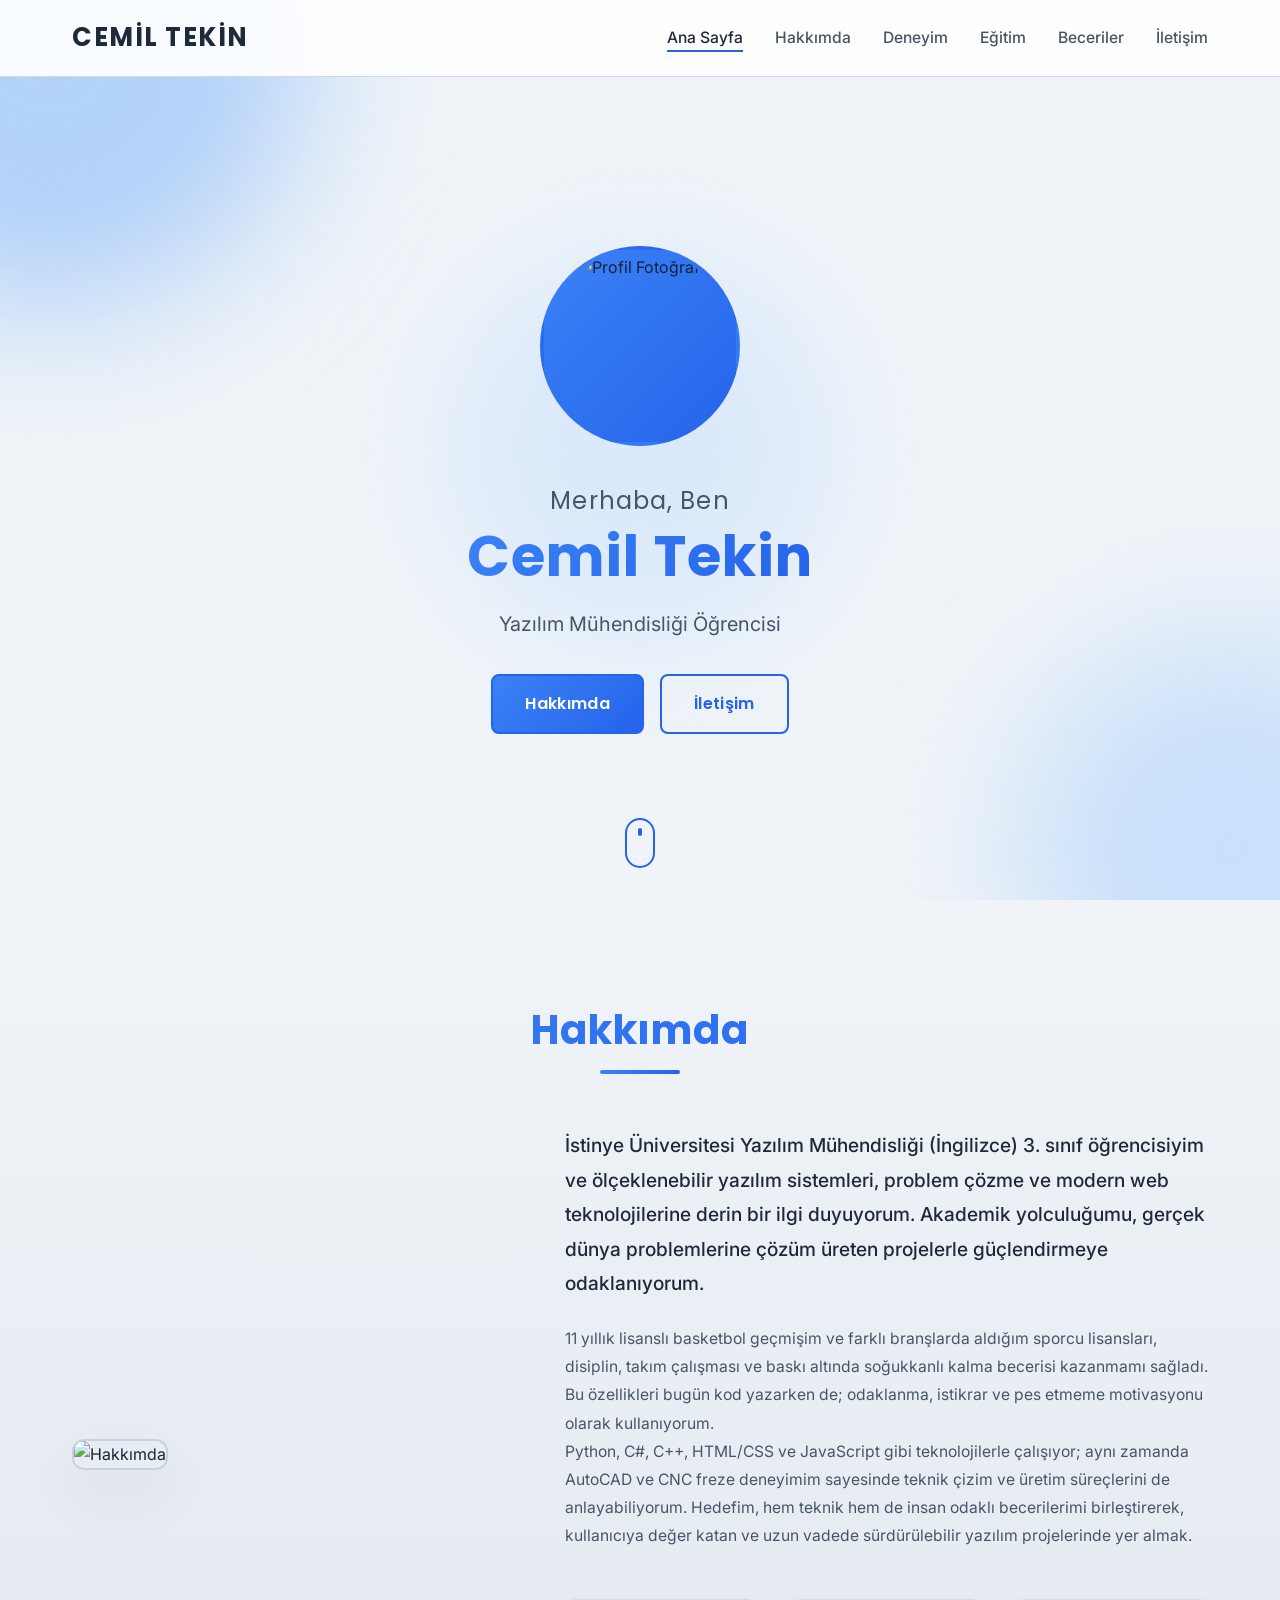
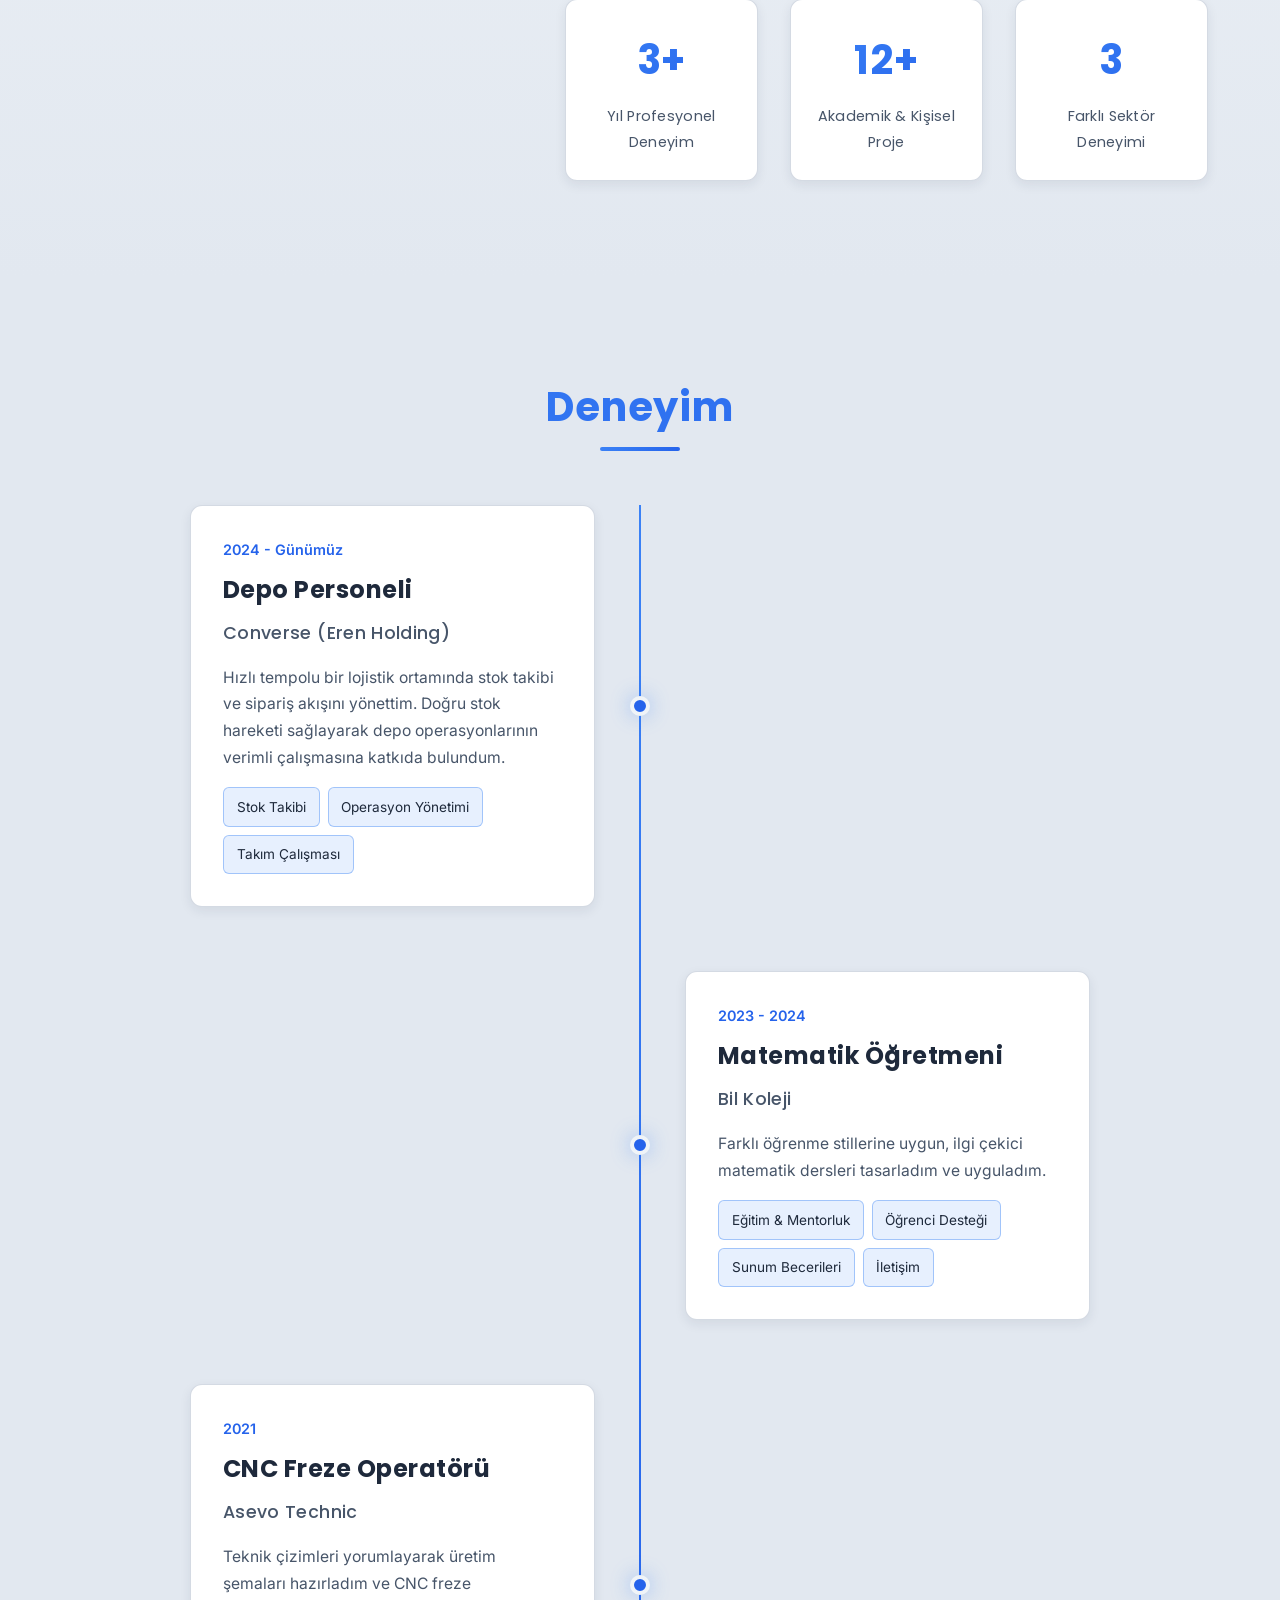
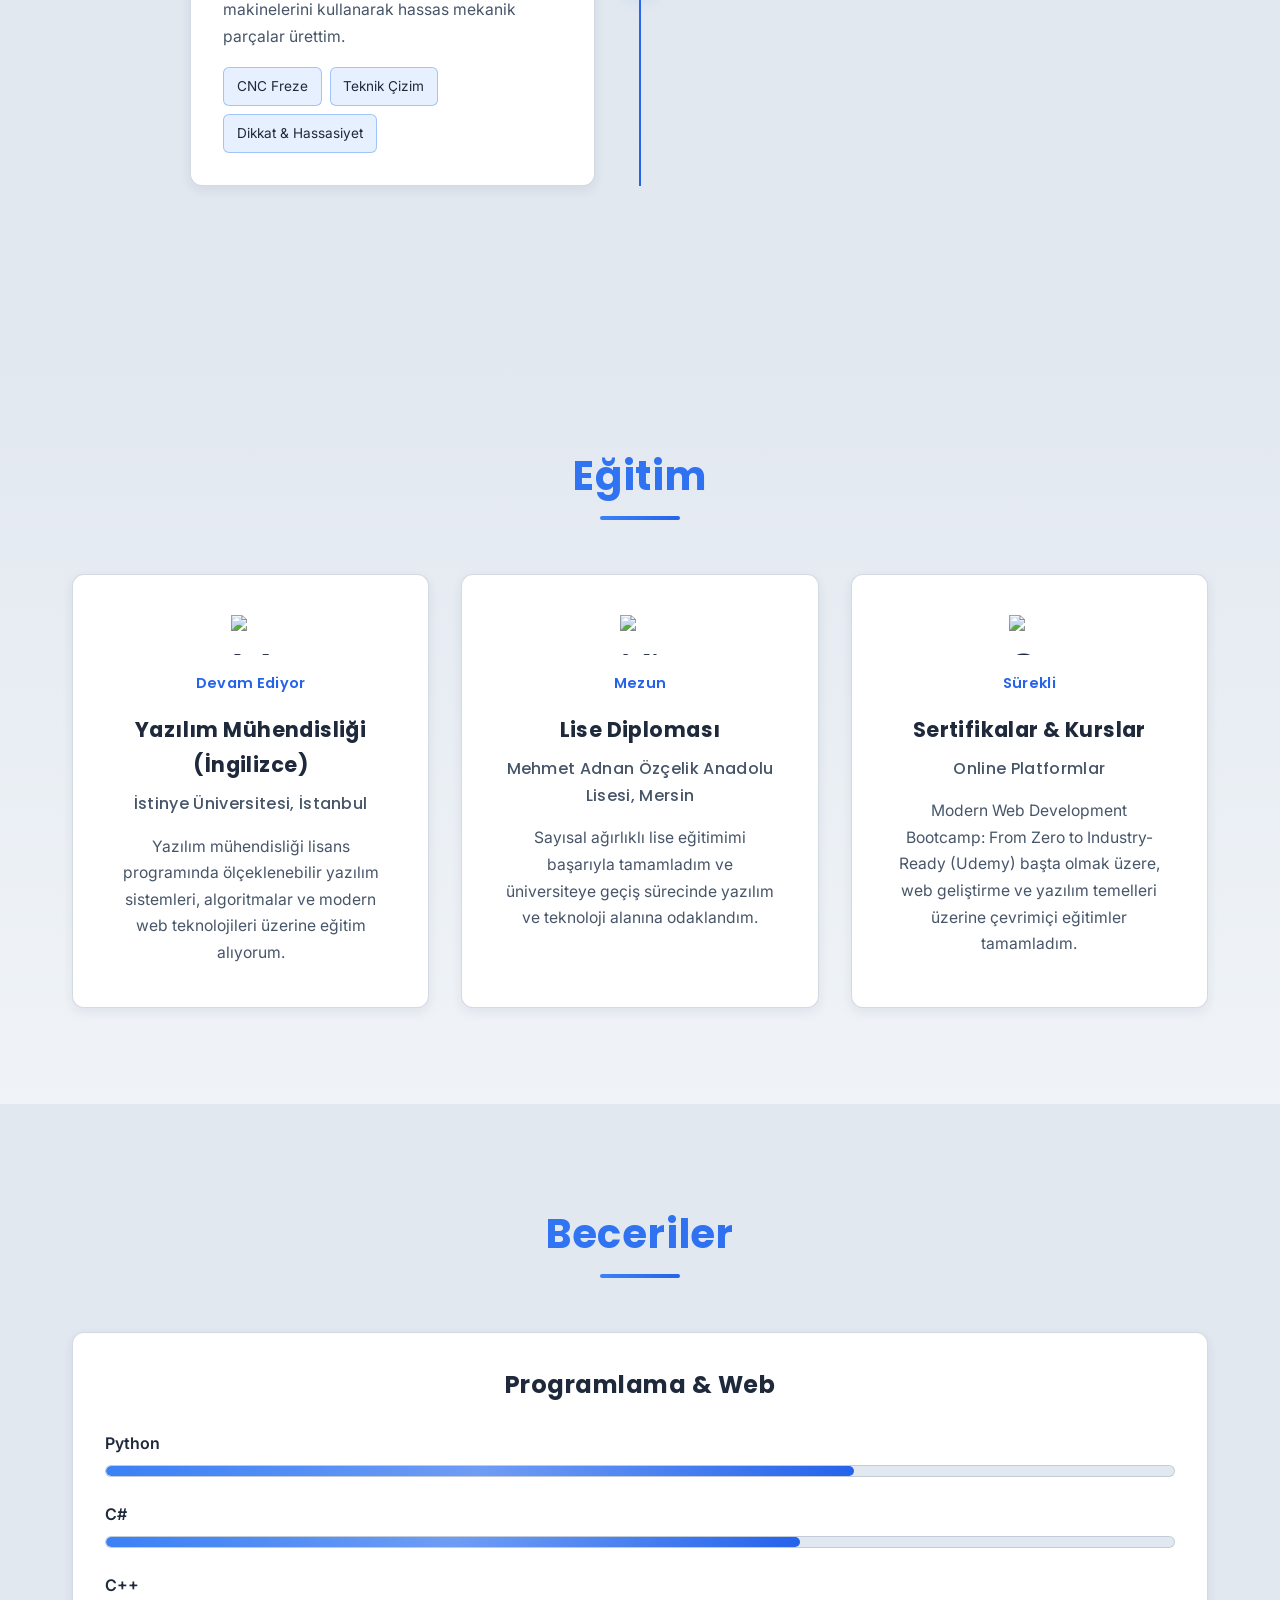
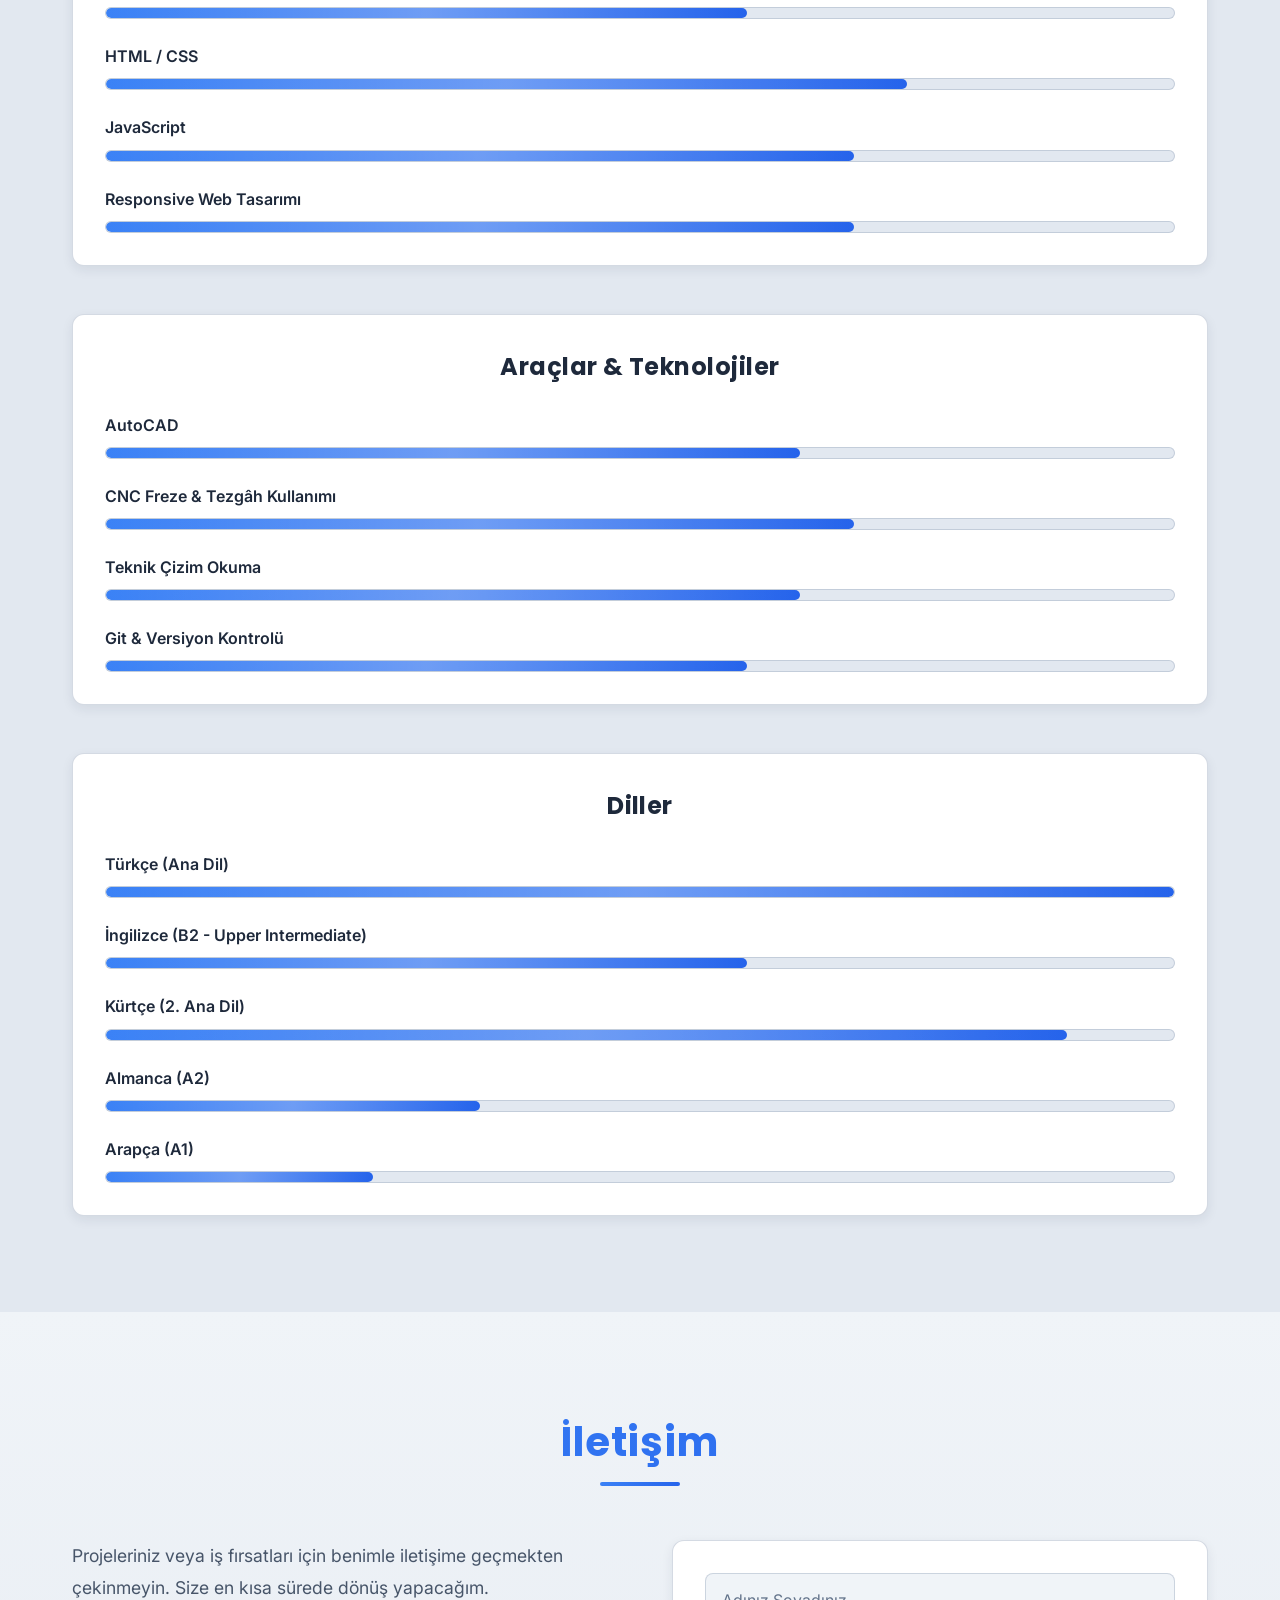
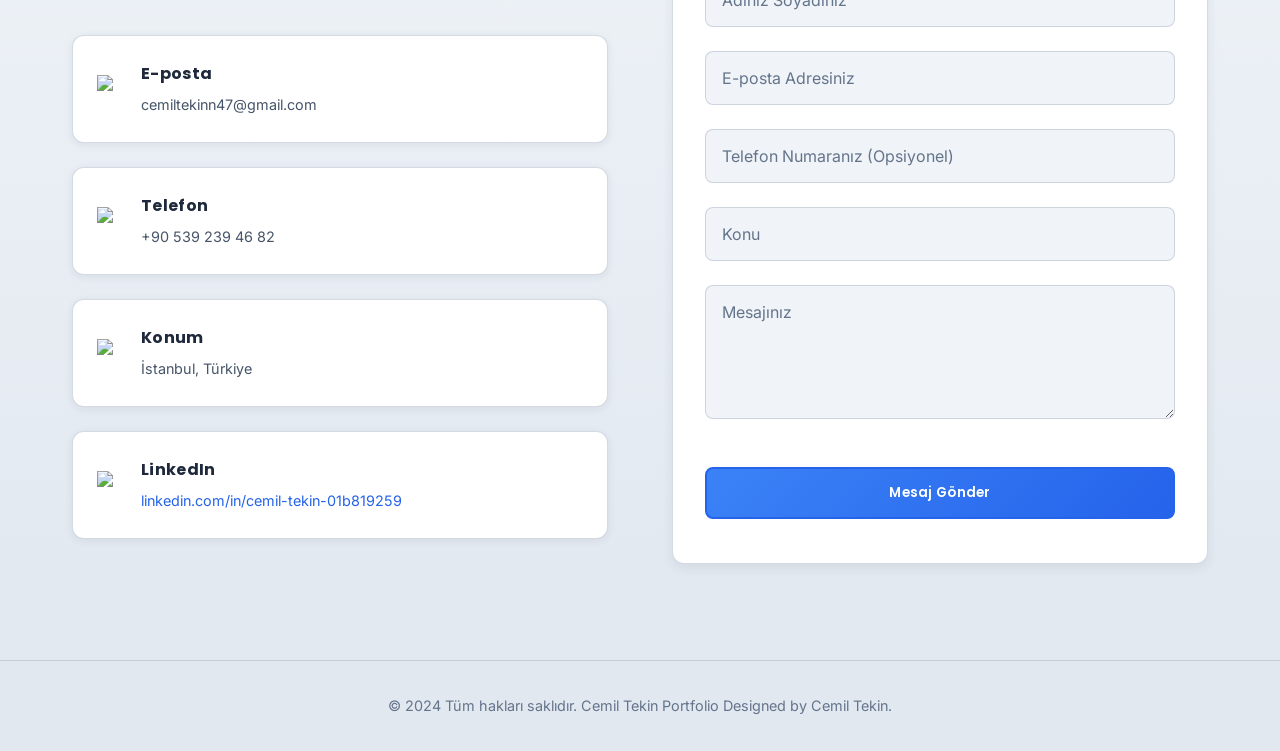
==== index.html @ 1b734211 "Add files via upload" ====
<!DOCTYPE html>
<html lang="tr">
<head>
    <meta charset="UTF-8">
    <meta name="viewport" content="width=device-width, initial-scale=1.0">
    <title>Portföy - Profesyonel Tanıtım</title>
    <link rel="stylesheet" href="styles.css">
    <link rel="stylesheet" href="https://cdnjs.cloudflare.com/ajax/libs/font-awesome/6.5.1/css/all.min.css" integrity="sha512-yH6p7ZK0ZLhUy5tKiN6c1iepO98cDx7uqpW0xX+7M/9gqkU+YF1e0iR7VwLQ3ZVq3Lm6U1WfcS6XQ4CkH+0m3A==" crossorigin="anonymous" referrerpolicy="no-referrer">
    <link rel="preconnect" href="https://fonts.googleapis.com">
    <link rel="preconnect" href="https://fonts.gstatic.com" crossorigin>
    <link href="https://fonts.googleapis.com/css2?family=Inter:wght@400;500;600&family=Poppins:wght@500;600;700&display=swap" rel="stylesheet">
</head>
<body class="loading">
    <!-- Preloader -->
    <div id="preloader">
        <div class="preloader-inner">
            <img
                id="preloader-logo"
                src="images/logo.png.jpg"
                alt="Cemil Tekin Logo"
            />
            <div id="progress-value">0%</div>
            <div class="progress-bar-wrapper">
                <div class="progress-bar-fill" id="progress-bar-fill"></div>
            </div>
        </div>
    </div>

    <div id="app">
    <!-- Navigation -->
    <nav class="navbar">
        <div class="nav-container">
            <div class="nav-logo">Cemil TEKİN</div>
            <ul class="nav-menu">
                <li><a href="#anasayfa" class="nav-link">Ana Sayfa</a></li>
                <li><a href="#hakkimda" class="nav-link">Hakkımda</a></li>
                <li><a href="#deneyim" class="nav-link">Deneyim</a></li>
                <li><a href="#egitim" class="nav-link">Eğitim</a></li>
                <li><a href="#beceriler" class="nav-link">Beceriler</a></li>
                <li><a href="#iletisim" class="nav-link">İletişim</a></li>
            </ul>
            <div class="hamburger">
                <span></span>
                <span></span>
                <span></span>
            </div>
        </div>
    </nav>

    <!-- Hero Section -->
    <section id="anasayfa" class="hero">
        <div class="hero-background">
            <div class="gradient-orb orb-1"></div>
            <div class="gradient-orb orb-2"></div>
            <div class="gradient-orb orb-3"></div>
        </div>
        <div class="hero-content">
            <div class="hero-image-container">
                <div class="hero-image-wrapper">
                    <img src="images/benfoto.jpg" alt="Profil Fotoğrafı" class="hero-image">
                    <div class="image-border"></div>
                </div>
            </div>
            <h1 class="hero-title">
                <span class="title-line">Merhaba, Ben </span>
                <span class="title-name">Cemil Tekin</span>
            </h1>
            <p class="hero-subtitle">Yazılım Mühendisliği Öğrencisi</p>
            <div class="hero-buttons">
                <a href="#hakkimda" class="btn btn-primary">Hakkımda</a>
                <a href="#iletisim" class="btn btn-secondary">İletişim</a>
            </div>
        </div>
        <div class="scroll-indicator">
            <div class="mouse"></div>
        </div>
    </section>

    <!-- About Section -->
    <section id="hakkimda" class="section about-section">
        <div class="container">
            <h2 class="section-title">Hakkımda</h2>
            <div class="about-content">
                <div class="about-image">
                    <img src="images/ben2.jpeg" alt="Hakkımda" class="about-img">
                </div>
                <div class="about-text">
                    <p class="about-intro">
                        İstinye Üniversitesi Yazılım Mühendisliği (İngilizce) 3. sınıf öğrencisiyim ve ölçeklenebilir yazılım sistemleri,
                        problem çözme ve modern web teknolojilerine derin bir ilgi duyuyorum. Akademik yolculuğumu,
                        gerçek dünya problemlerine çözüm üreten projelerle güçlendirmeye odaklanıyorum.
                    </p>
                    <p>
                        11 yıllık lisanslı basketbol geçmişim ve farklı branşlarda aldığım sporcu lisansları, disiplin, takım çalışması
                        ve baskı altında soğukkanlı kalma becerisi kazanmamı sağladı. Bu özellikleri bugün kod yazarken de;
                        odaklanma, istikrar ve pes etmeme motivasyonu olarak kullanıyorum.
                    </p>
                    <p>
                        Python, C#, C++, HTML/CSS ve JavaScript gibi teknolojilerle çalışıyor; aynı zamanda AutoCAD ve CNC freze deneyimim
                        sayesinde teknik çizim ve üretim süreçlerini de anlayabiliyorum. Hedefim, hem teknik hem de insan odaklı
                        becerilerimi birleştirerek, kullanıcıya değer katan ve uzun vadede sürdürülebilir yazılım projelerinde yer almak.
                    </p>
                    <div class="about-stats">
                        <div class="stat-item">
                            <div class="stat-number">3+</div>
                            <div class="stat-label">Yıl Profesyonel Deneyim</div>
                        </div>
                        <div class="stat-item">
                            <div class="stat-number">12+</div>
                            <div class="stat-label">Akademik & Kişisel Proje</div>
                        </div>
                        <div class="stat-item">
                            <div class="stat-number">3</div>
                            <div class="stat-label">Farklı Sektör Deneyimi</div>
                        </div>
                    </div>
                </div>
            </div>
        </div>
    </section>

    <!-- Experience Section -->
    <section id="deneyim" class="section experience-section">
        <div class="container">
            <h2 class="section-title">Deneyim</h2>
            <div class="timeline">
                <div class="timeline-item">
                    <div class="timeline-marker"></div>
                    <div class="timeline-content">
                        <div class="timeline-date"> 2024 - Günümüz</div>
                        <h3 class="timeline-title">Depo Personeli</h3>
                        <h4 class="timeline-company">Converse (Eren Holding)</h4>
                        <p class="timeline-description">
                            Hızlı tempolu bir lojistik ortamında stok takibi ve sipariş akışını yönettim. 
                            Doğru stok hareketi sağlayarak depo operasyonlarının verimli çalışmasına katkıda bulundum.
                            
                        </p>
                        <ul class="timeline-skills">
                            <li>Stok Takibi</li>
                            <li>Operasyon Yönetimi</li>
                            <li>Takım Çalışması</li>
                        </ul>
                    </div>
                </div>
                <div class="timeline-item">
                    <div class="timeline-marker"></div>
                    <div class="timeline-content">
                        <div class="timeline-date">2023 - 2024</div>
                        <h3 class="timeline-title">Matematik Öğretmeni</h3>
                        <h4 class="timeline-company">Bil Koleji</h4>
                        <p class="timeline-description">
                            Farklı öğrenme stillerine uygun, ilgi çekici matematik dersleri tasarladım ve uyguladım. 
                        </p>
                        <ul class="timeline-skills">
                            <li>Eğitim & Mentorluk</li>
                            <li>Öğrenci Desteği</li>
                            <li>Sunum Becerileri</li>
                            <li>İletişim</li>
                        </ul>
                    </div>
                </div>
                <div class="timeline-item">
                    <div class="timeline-marker"></div>
                    <div class="timeline-content">
                        <div class="timeline-date">2021</div>
                        <h3 class="timeline-title">CNC Freze Operatörü</h3>
                        <h4 class="timeline-company">Asevo Technic</h4>
                        <p class="timeline-description">
                            Teknik çizimleri yorumlayarak üretim şemaları hazırladım ve CNC freze makinelerini kullanarak 
                            hassas mekanik parçalar ürettim.
                        </p>
                        <ul class="timeline-skills">
                            <li>CNC Freze</li>
                            <li>Teknik Çizim</li>
                            <li>Dikkat & Hassasiyet</li>
                        </ul>
                    </div>
                </div>
            </div>
        </div>
    </section>

    <!-- Education Section -->
    <section id="egitim" class="section education-section">
        <div class="container">
            <h2 class="section-title">Eğitim</h2>
            <div class="education-grid">
                <div class="education-card">
                    <div class="education-icon">
                        <img src="images/graduation-cap-solid-full.svg" alt="Mezuniyet ikonu" class="education-icon-image">
                    </div>
                    <div class="education-year">Devam Ediyor</div>
                    <h3 class="education-degree">Yazılım Mühendisliği (İngilizce)</h3>
                    <h4 class="education-university">İstinye Üniversitesi, İstanbul</h4>
                    <p class="education-description">
                        Yazılım mühendisliği lisans programında ölçeklenebilir yazılım sistemleri, algoritmalar 
                        ve modern web teknolojileri üzerine eğitim alıyorum.
                    </p>
                </div>
                <div class="education-card">
                    <div class="education-icon">
                        <img src="images/book-solid-full.svg" alt="Kitap ikonu" class="education-icon-image">
                    </div>
                    <div class="education-year">Mezun</div>
                    <h3 class="education-degree">Lise Diploması</h3>
                    <h4 class="education-university">Mehmet Adnan Özçelik Anadolu Lisesi, Mersin</h4>
                    <p class="education-description">
                        Sayısal ağırlıklı lise eğitimimi başarıyla tamamladım ve üniversiteye geçiş sürecinde 
                        yazılım ve teknoloji alanına odaklandım.
                    </p>
                </div>
                <div class="education-card">
                    <div class="education-icon">
                        <img src="images/certificate-solid-full.svg" alt="Sertifika ikonu" class="education-icon-image">
                    </div>
                    <div class="education-year">Sürekli</div>
                    <h3 class="education-degree">Sertifikalar & Kurslar</h3>
                    <h4 class="education-university">Online Platformlar</h4>
                    <p class="education-description">
                        Modern Web Development Bootcamp: From Zero to Industry-Ready (Udemy) başta olmak üzere, 
                        web geliştirme ve yazılım temelleri üzerine çevrimiçi eğitimler tamamladım.
                    </p>
                </div>
            </div>
        </div>
    </section>  

    <!-- Skills Section -->
    <section id="beceriler" class="section skills-section">
        <div class="container">
            <h2 class="section-title">Beceriler</h2>
            <div class="skills-container">
                <div class="skill-category">
                    <h3 class="category-title">Programlama & Web</h3>
                    <div class="skills-grid">
                        <div class="skill-item">
                            <div class="skill-name">Python</div>
                            <div class="skill-bar">
                                <div class="skill-progress" data-progress="70"></div>
                            </div>
                        </div>
                        <div class="skill-item">
                            <div class="skill-name">C#</div>
                            <div class="skill-bar">
                                <div class="skill-progress" data-progress="65"></div>
                            </div>
                        </div>
                        <div class="skill-item">
                            <div class="skill-name">C++</div>
                            <div class="skill-bar">
                                <div class="skill-progress" data-progress="60"></div>
                            </div>
                        </div>
                        <div class="skill-item">
                            <div class="skill-name">HTML / CSS</div>
                            <div class="skill-bar">
                                <div class="skill-progress" data-progress="75"></div>
                            </div>
                        </div>
                        <div class="skill-item">
                            <div class="skill-name">JavaScript</div>
                            <div class="skill-bar">
                                <div class="skill-progress" data-progress="70"></div>
                            </div>
                        </div>
                        <div class="skill-item">
                            <div class="skill-name">Responsive Web Tasarımı</div>
                            <div class="skill-bar">
                                <div class="skill-progress" data-progress="70"></div>
                            </div>
                        </div>
                    </div>
                </div>
                <div class="skill-category">
                    <h3 class="category-title">Araçlar & Teknolojiler</h3>
                    <div class="skills-grid">
                        <div class="skill-item">
                            <div class="skill-name">AutoCAD</div>
                            <div class="skill-bar">
                                <div class="skill-progress" data-progress="65"></div>
                            </div>
                        </div>
                        <div class="skill-item">
                            <div class="skill-name">CNC Freze & Tezgâh Kullanımı</div>
                            <div class="skill-bar">
                                <div class="skill-progress" data-progress="70"></div>
                            </div>
                        </div>
                        <div class="skill-item">
                            <div class="skill-name">Teknik Çizim Okuma</div>
                            <div class="skill-bar">
                                <div class="skill-progress" data-progress="65"></div>
                            </div>
                        </div>
                        <div class="skill-item">
                            <div class="skill-name">Git & Versiyon Kontrolü</div>
                            <div class="skill-bar">
                                <div class="skill-progress" data-progress="60"></div>
                            </div>
                        </div>
                    </div>
                </div>
                <div class="skill-category">
                    <h3 class="category-title">Diller</h3>
                    <div class="skills-grid">
                        <div class="skill-item">
                            <div class="skill-name">Türkçe (Ana Dil)</div>
                            <div class="skill-bar">
                                <div class="skill-progress" data-progress="100"></div>
                            </div>
                        </div>
                        <div class="skill-item">
                            <div class="skill-name">İngilizce (B2 - Upper Intermediate)</div>
                            <div class="skill-bar">
                                <div class="skill-progress" data-progress="60"></div>
                            </div>
                        </div>
                        <div class="skill-item">
                            <div class="skill-name">Kürtçe (2. Ana Dil)</div>
                            <div class="skill-bar">
                                <div class="skill-progress" data-progress="90"></div>
                            </div>
                        </div>
                        <div class="skill-item">
                            <div class="skill-name">Almanca (A2)</div>
                            <div class="skill-bar">
                                <div class="skill-progress" data-progress="35"></div>
                            </div>
                        </div>
                        <div class="skill-item">
                            <div class="skill-name">Arapça (A1)</div>
                            <div class="skill-bar">
                                <div class="skill-progress" data-progress="25"></div>
                            </div>
                        </div>
                    </div>
                </div>
            </div>
        </div>
    </section>

    <!-- Contact Section -->
    <section id="iletisim" class="section contact-section">
        <div class="container">
            <h2 class="section-title">İletişim</h2>
            <div class="contact-content">
                <div class="contact-info">
                    <p class="contact-intro">
                        Projeleriniz veya iş fırsatları için benimle iletişime geçmekten 
                        çekinmeyin. Size en kısa sürede dönüş yapacağım.
                    </p>
                    <div class="contact-details">
                        <div class="contact-item">
                            <div class="contact-icon">
                                <img src="images/envelope-solid-full.svg" alt="E-posta ikonu" class="contact-icon-image">
                            </div>
                            <div class="contact-text">
                                <h4>E-posta</h4>
                                <p>cemiltekinn47@gmail.com</p>
                            </div>
                        </div>
                        <div class="contact-item">
                            <div class="contact-icon">
                                <img src="images/phone-solid-full.svg" alt="Telefon ikonu" class="contact-icon-image">
                            </div>
                            <div class="contact-text">
                                <h4>Telefon</h4>
                                <p>+90 539 239 46 82</p>
                            </div>
                        </div>
                        <div class="contact-item">
                            <div class="contact-icon">
                                <img src="images/house-solid-full.svg" alt="Ev ikonu" class="contact-icon-image">
                            </div>
                            <div class="contact-text">
                                <h4>Konum</h4>
                                <p>İstanbul, Türkiye</p>
                            </div>
                        </div>
                        <div class="contact-item">
                            <div class="contact-icon">
                                <img src="images/linkedin-brands-solid-full.svg" alt="LinkedIn ikonu" class="contact-icon-image">
                            </div>
                            <div class="contact-text">
                                <h4>LinkedIn</h4>
                                <p>
                                    <a href="https://www.linkedin.com/in/cemil-tekin-01b819259/" target="_blank" rel="noopener noreferrer">
                                        linkedin.com/in/cemil-tekin-01b819259
                                    </a>
                                </p>
                            </div>
                        </div>
                    </div>
                </div>
                <div class="contact-form-container">
                    <form
                        class="contact-form"
                        action="https://formsubmit.co/cemiltekinn47@gmail.com"
                        method="POST"
                    >
                        <input type="hidden" name="_subject" value="Portföy Sitesi Üzerinden Yeni Mesaj">
                        <input type="hidden" name="_captcha" value="false">
                        <input type="hidden" name="_template" value="table">

                        <div class="form-group">
                            <input
                                type="text"
                                class="form-input"
                                name="name"
                                placeholder="Adınız Soyadınız"
                                required
                            >
                        </div>
                        <div class="form-group">
                            <input
                                type="email"
                                class="form-input"
                                name="email"
                                placeholder="E-posta Adresiniz"
                                required
                            >
                        </div>
                        <div class="form-group">
                            <input
                                type="tel"
                                class="form-input"
                                name="phone"
                                placeholder="Telefon Numaranız (Opsiyonel)"
                                pattern="^[0-9+\s()-]*$"
                            >
                        </div>
                        <div class="form-group">
                            <input
                                type="text"
                                class="form-input"
                                name="subject"
                                placeholder="Konu"
                                required
                            >
                        </div>
                        <div class="form-group">
                            <textarea
                                class="form-input form-textarea"
                                name="message"
                                placeholder="Mesajınız"
                                rows="5"
                                required
                            ></textarea>
                        </div>
                        <button type="submit" class="btn btn-primary btn-submit">Mesaj Gönder</button>
                        <div id="form-status" class="form-status" aria-live="polite"></div>
                    </form>
                </div>
            </div>
        </div>
    </section>

    <!-- Footer -->
    <footer class="footer">
        <div class="container">
            <p>&copy; 2024 Tüm hakları saklıdır. Cemil Tekin Portfolio
                Designed by Cemil Tekin.
            </p>
        </div>
    </footer>
    </div>

    <script src="script.js"></script>
</body>
</html>
---- styles.css ----
/* Reset & Base Styles */
* {
    margin: 0;
    padding: 0;
    box-sizing: border-box;
}

:root {
    --primary-bg: #f0f4f8;
    --secondary-bg: #e2e8f0;
    --card-bg: #ffffff;
    --navy-blue: #475569;
    --bright-blue: #3b82f6;
    --accent-blue: #2563eb;
    --accent-light: #60a5fa;
    --text-primary: #1e293b;
    --text-secondary: #475569;
    --text-muted: #64748b;
    --gradient-1: linear-gradient(135deg, #60a5fa 0%, #3b82f6 50%, #2563eb 100%);
    --gradient-2: linear-gradient(135deg, #3b82f6 0%, #2563eb 100%);
    --gradient-3: linear-gradient(135deg, #93c5fd 0%, #60a5fa 100%);
    --shadow-soft: rgba(30, 41, 59, 0.08);
    --border-color: rgba(148, 163, 184, 0.4);
}

html {
    scroll-behavior: smooth;
    font-size: 16px;
}

body {
    font-family: 'Inter', -apple-system, BlinkMacSystemFont, 'Segoe UI', sans-serif;
    background-color: var(--primary-bg);
    color: var(--text-primary);
    font-size: 1rem;
    line-height: 1.7;
    overflow-x: hidden;
}

h1, h2, h3, h4,
.nav-logo,
.hero-title,
.section-title,
.category-title,
.timeline-title,
.education-degree,
.education-year,
.stat-number,
.stat-label,
.btn {
    font-family: 'Poppins', 'Inter', -apple-system, BlinkMacSystemFont, 'Segoe UI', sans-serif;
    letter-spacing: 0.02em;
}

p, li, .about-text, .timeline-description, .education-description, .contact-intro, .contact-text p {
    font-size: 0.98rem;
    line-height: 1.8;
}

body.loading {
    overflow: hidden;
}

/* Preloader */
#preloader {
    position: fixed;
    inset: 0;
    background: radial-gradient(circle at top, #e2e8f0 0, #f0f4f8 55%, #cbd5e1 100%);
    display: flex;
    justify-content: center;
    align-items: center;
    z-index: 2000;
}

.preloader-inner {
    display: flex;
    flex-direction: column;
    align-items: center;
    text-align: center;
}

#preloader-logo {
    width: 210px;
    max-width: 52vw;
    margin-bottom: 20px;
    filter: drop-shadow(0 0 16px rgba(59, 130, 246, 0.5));
    animation: preloader-glow 2.4s ease-in-out infinite;
}

@keyframes preloader-glow {
    0%, 100% {
        transform: scale(1);
        filter: drop-shadow(0 0 10px rgba(59, 130, 246, 0.4));
    }
    50% {
        transform: scale(1.06);
        filter: drop-shadow(0 0 22px rgba(59, 130, 246, 0.7));
    }
}

#progress-value {
    font-family: 'Poppins', 'Inter', -apple-system, BlinkMacSystemFont, 'Segoe UI', sans-serif;
    font-size: 1rem;
    font-weight: 600;
    letter-spacing: 0.18em;
    text-transform: uppercase;
    color: var(--text-primary);
    text-shadow: 0 1px 2px rgba(255, 255, 255, 0.8);
}

.progress-bar-wrapper {
    width: 260px;
    max-width: 70vw;
    height: 6px;
    background: rgba(148, 163, 184, 0.3);
    border-radius: 999px;
    overflow: hidden;
    margin-top: 16px;
}

.progress-bar-fill {
    height: 100%;
    width: 0;
    background: var(--gradient-2);
    box-shadow: 0 0 14px rgba(59, 130, 246, 0.5);
    transition: width 0.12s ease-out;
}

.preloader-hide {
    opacity: 0;
    pointer-events: none;
    transition: opacity 0.6s ease;
}

/* Navigation */
.navbar {
    position: fixed;
    top: 0;
    width: 100%;
    background: rgba(255, 255, 255, 0.9);
    backdrop-filter: blur(10px);
    z-index: 1000;
    padding: 1rem 0;
    border-bottom: 1px solid var(--border-color);
    transition: all 0.3s ease;
}

.navbar.scrolled {
    background: rgba(255, 255, 255, 0.98);
    box-shadow: 0 4px 20px var(--shadow-soft);
}

.nav-container {
    max-width: 1200px;
    margin: 0 auto;
    padding: 0 2rem;
    display: flex;
    justify-content: space-between;
    align-items: center;
}

.nav-logo {
    font-size: 1.6rem;
    font-weight: 700;
    color: var(--text-primary);
    letter-spacing: 0.06em;
    text-transform: uppercase;
    cursor: pointer;
}

.nav-menu {
    display: flex;
    list-style: none;
    gap: 2rem;
}

.nav-link {
    color: var(--text-secondary);
    text-decoration: none;
    font-weight: 500;
    transition: color 0.3s ease;
    position: relative;
}

.nav-link::after {
    content: '';
    position: absolute;
    bottom: -5px;
    left: 0;
    width: 0;
    height: 2px;
    background: var(--accent-blue);
    transition: width 0.3s ease;
}

.nav-link:hover {
    color: var(--text-primary);
}

.nav-link:hover::after {
    width: 100%;
}

.hamburger {
    display: none;
    flex-direction: column;
    cursor: pointer;
    gap: 4px;
}

.hamburger span {
    width: 25px;
    height: 3px;
    background: var(--text-primary);
    transition: all 0.3s ease;
}

/* Hero Section */
.hero {
    min-height: 100vh;
    display: flex;
    align-items: center;
    justify-content: center;
    position: relative;
    overflow: hidden;
    padding-top: 80px;
}

.hero-background {
    position: absolute;
    top: 0;
    left: 0;
    width: 100%;
    height: 100%;
    overflow: hidden;
    z-index: 0;
}

.gradient-orb {
    position: absolute;
    border-radius: 50%;
    filter: blur(80px);
    opacity: 0.5;
    animation: float 20s infinite ease-in-out;
}

.orb-1 {
    width: 500px;
    height: 500px;
    background: radial-gradient(circle, #93c5fd 0%, #60a5fa 50%, #3b82f6 100%);
    top: -200px;
    left: -200px;
    animation-delay: 0s;
}

.orb-2 {
    width: 400px;
    height: 400px;
    background: radial-gradient(circle, #bfdbfe 0%, #93c5fd 50%, #60a5fa 100%);
    bottom: -150px;
    right: -150px;
    animation-delay: 5s;
}

.orb-3 {
    width: 350px;
    height: 350px;
    background: radial-gradient(circle, #dbeafe 0%, #93c5fd 100%);
    top: 50%;
    left: 50%;
    transform: translate(-50%, -50%);
    animation-delay: 10s;
}

@keyframes float {
    0%, 100% {
        transform: translate(0, 0) scale(1);
    }
    33% {
        transform: translate(30px, -30px) scale(1.1);
    }
    66% {
        transform: translate(-20px, 20px) scale(0.9);
    }
}

.hero-content {
    position: relative;
    z-index: 1;
    text-align: center;
    max-width: 900px;
    padding: 2rem;
}

.hero-image-container {
    margin-bottom: 2rem;
}

.hero-image-wrapper {
    position: relative;
    display: inline-block;
    width: 200px;
    height: 200px;
    border-radius: 50%;
    overflow: hidden;
    border: 4px solid transparent;
    background: var(--gradient-2);
    padding: 4px;
}

.hero-image {
    width: 100%;
    height: 100%;
    object-fit: cover;
    border-radius: 50%;
    filter: contrast(1.1) brightness(1.02);
}

.image-border {
    position: absolute;
    top: -4px;
    left: -4px;
    right: -4px;
    bottom: -4px;
    border-radius: 50%;
    background: var(--gradient-2);
    z-index: -1;
    animation: rotate 3s linear infinite;
}

@keyframes rotate {
    from {
        transform: rotate(0deg);
    }
    to {
        transform: rotate(360deg);
    }
}

.hero-title {
    font-size: 3.5rem;
    font-weight: 700;
    margin-bottom: 1rem;
    line-height: 1.2;
}

.title-line {
    display: block;
    font-size: 1.5rem;
    font-weight: 400;
    color: var(--text-secondary);
    margin-bottom: 0.5rem;
}

.title-name {
    display: block;
    background: var(--gradient-2);
    -webkit-background-clip: text;
    -webkit-text-fill-color: transparent;
    background-clip: text;
}

.hero-subtitle {
    font-size: 1.25rem;
    color: var(--text-secondary);
    margin-bottom: 2rem;
}

.hero-buttons {
    display: flex;
    gap: 1rem;
    justify-content: center;
    flex-wrap: wrap;
}

.btn {
    padding: 0.875rem 2rem;
    border-radius: 8px;
    text-decoration: none;
    font-weight: 600;
    transition: all 0.3s ease;
    border: 2px solid transparent;
    display: inline-block;
}

.btn-primary {
    background: var(--gradient-2);
    color: #ffffff;
    border-color: var(--accent-blue);
}

.btn-primary:hover {
    transform: translateY(-2px);
    box-shadow: 0 10px 25px rgba(59, 130, 246, 0.35);
}

.btn-secondary {
    background: transparent;
    color: var(--accent-blue);
    border-color: var(--accent-blue);
}

.btn-secondary:hover {
    background: rgba(59, 130, 246, 0.1);
    transform: translateY(-2px);
}

.scroll-indicator {
    position: absolute;
    bottom: 2rem;
    left: 50%;
    transform: translateX(-50%);
    z-index: 1;
}

.mouse {
    width: 30px;
    height: 50px;
    border: 2px solid var(--accent-blue);
    border-radius: 15px;
    position: relative;
}

.mouse::before {
    content: '';
    position: absolute;
    top: 8px;
    left: 50%;
    transform: translateX(-50%);
    width: 4px;
    height: 8px;
    background: var(--accent-blue);
    border-radius: 2px;
    animation: scroll 2s infinite;
}

@keyframes scroll {
    0% {
        opacity: 1;
        transform: translateX(-50%) translateY(0);
    }
    100% {
        opacity: 0;
        transform: translateX(-50%) translateY(20px);
    }
}

/* Sections */
.section {
    padding: 6rem 0;
    position: relative;
}

.container {
    max-width: 1200px;
    margin: 0 auto;
    padding: 0 2rem;
}

.section-title {
    font-size: 2.5rem;
    font-weight: 700;
    text-align: center;
    margin-bottom: 4rem;
    background: var(--gradient-2);
    -webkit-background-clip: text;
    -webkit-text-fill-color: transparent;
    background-clip: text;
    position: relative;
}

.section-title::after {
    content: '';
    position: absolute;
    bottom: -10px;
    left: 50%;
    transform: translateX(-50%);
    width: 80px;
    height: 4px;
    background: var(--gradient-2);
    border-radius: 2px;
}

/* About Section */
.about-section {
    background: linear-gradient(180deg, var(--primary-bg) 0%, var(--secondary-bg) 100%);
}

.about-content {
    display: grid;
    grid-template-columns: 1fr 1.5fr;
    gap: 4rem;
    align-items: center;
}

.about-image {
    position: relative;
}

.about-img {
    width: 100%;
    height: 500px;
    object-fit: cover;
    border-radius: 12px;
    filter: contrast(1.05) brightness(1.02);
    border: 2px solid var(--border-color);
    box-shadow: 0 20px 60px var(--shadow-soft);
}

.about-text {
    font-size: 1.1rem;
    line-height: 1.8;
    color: var(--text-secondary);
}

.about-intro {
    font-size: 1.2rem;
    color: var(--text-primary);
    margin-bottom: 1.5rem;
    font-weight: 500;
}

.about-stats {
    display: grid;
    grid-template-columns: repeat(3, 1fr);
    gap: 2rem;
    margin-top: 3rem;
}

.stat-item {
    text-align: center;
    padding: 1.5rem;
    background: var(--card-bg);
    border-radius: 12px;
    border: 1px solid var(--border-color);
    box-shadow: 0 4px 12px var(--shadow-soft);
    transition: transform 0.3s ease;
}

.stat-item:hover {
    transform: translateY(-5px);
    border-color: var(--accent-blue);
}

.stat-number {
    font-size: 2.5rem;
    font-weight: 700;
    background: var(--gradient-2);
    -webkit-background-clip: text;
    -webkit-text-fill-color: transparent;
    background-clip: text;
    margin-bottom: 0.5rem;
}

.stat-label {
    color: var(--text-secondary);
    font-size: 0.9rem;
}

/* Experience Section */
.experience-section {
    background: var(--secondary-bg);
}

.timeline {
    position: relative;
    max-width: 900px;
    margin: 0 auto;
}

.timeline::before {
    content: '';
    position: absolute;
    left: 50%;
    top: 0;
    bottom: 0;
    width: 2px;
    background: var(--gradient-2);
    transform: translateX(-50%);
}

.timeline-item {
    position: relative;
    margin-bottom: 4rem;
    display: flex;
    align-items: center;
}

.timeline-item:nth-child(odd) {
    flex-direction: row;
}

.timeline-item:nth-child(even) {
    flex-direction: row-reverse;
}

.timeline-marker {
    position: absolute;
    left: 50%;
    transform: translateX(-50%);
    width: 20px;
    height: 20px;
    background: var(--accent-blue);
    border: 4px solid var(--primary-bg);
    border-radius: 50%;
    z-index: 1;
    box-shadow: 0 0 20px rgba(59, 130, 246, 0.4);
}

.timeline-content {
    width: 45%;
    padding: 2rem;
    background: var(--card-bg);
    border-radius: 12px;
    border: 1px solid var(--border-color);
    box-shadow: 0 4px 12px var(--shadow-soft);
    transition: all 0.3s ease;
}

.timeline-content:hover {
    transform: translateY(-5px);
    border-color: var(--accent-blue);
    box-shadow: 0 10px 30px var(--shadow-soft);
}

.timeline-date {
    color: var(--accent-blue);
    font-weight: 600;
    margin-bottom: 0.5rem;
    font-size: 0.9rem;
}

.timeline-title {
    font-size: 1.5rem;
    margin-bottom: 0.5rem;
    color: var(--text-primary);
}

.timeline-company {
    color: var(--text-secondary);
    font-weight: 500;
    margin-bottom: 1rem;
    font-size: 1.1rem;
}

.timeline-description {
    color: var(--text-secondary);
    line-height: 1.7;
    margin-bottom: 1rem;
}

.timeline-skills {
    display: flex;
    flex-wrap: wrap;
    gap: 0.5rem;
    list-style: none;
}

.timeline-skills li {
    padding: 0.4rem 0.8rem;
    background: rgba(59, 130, 246, 0.12);
    border: 1px solid rgba(59, 130, 246, 0.4);
    border-radius: 6px;
    font-size: 0.85rem;
    color: var(--text-primary);
}

/* Education Section */
.education-section {
    background: linear-gradient(180deg, var(--secondary-bg) 0%, var(--primary-bg) 100%);
}

.education-grid {
    display: grid;
    grid-template-columns: repeat(auto-fit, minmax(300px, 1fr));
    gap: 2rem;
}

.education-card {
    padding: 2.5rem;
    background: var(--card-bg);
    border-radius: 12px;
    border: 1px solid var(--border-color);
    box-shadow: 0 4px 12px var(--shadow-soft);
    text-align: center;
    transition: all 0.3s ease;
}

.education-card:hover {
    transform: translateY(-10px);
    border-color: var(--accent-blue);
    box-shadow: 0 15px 40px var(--shadow-soft);
}

.education-icon {
    font-size: 3rem;
    margin-bottom: 1rem;
    display: flex;
    align-items: center;
    justify-content: center;
}

.education-icon-image {
    width: 40px;
    height: 40px;
    object-fit: contain;
}

.education-year {
    color: var(--accent-blue);
    font-weight: 600;
    margin-bottom: 1rem;
    font-size: 0.9rem;
}

.education-degree {
    font-size: 1.3rem;
    margin-bottom: 0.5rem;
    color: var(--text-primary);
}

.education-university {
    color: var(--text-secondary);
    margin-bottom: 1rem;
    font-weight: 500;
}

.education-description {
    color: var(--text-secondary);
    line-height: 1.7;
}

/* Skills Section */
.skills-section {
    background: var(--secondary-bg);
}

.skills-container {
    display: grid;
    gap: 3rem;
}

.skill-category {
    background: var(--card-bg);
    padding: 2rem;
    border-radius: 12px;
    border: 1px solid var(--border-color);
    box-shadow: 0 4px 12px var(--shadow-soft);
}

.category-title {
    font-size: 1.5rem;
    margin-bottom: 1.5rem;
    color: var(--text-primary);
    text-align: center;
}

.skills-grid {
    display: grid;
    gap: 1.5rem;
}

.skill-item {
    display: flex;
    flex-direction: column;
    gap: 0.5rem;
}

.skill-name {
    font-weight: 600;
    color: var(--text-primary);
    font-size: 1rem;
}

.skill-bar {
    height: 12px;
    background: var(--secondary-bg);
    border-radius: 999px;
    border: 1px solid var(--border-color);
    overflow: hidden;
    position: relative;
}

.skill-progress {
    height: 100%;
    background: var(--gradient-2);
    border-radius: 999px;
    width: 0;
    transition: width 1s ease;
    position: relative;
}

.skill-progress::after {
    content: '';
    position: absolute;
    top: 0;
    left: 0;
    right: 0;
    bottom: 0;
    background: linear-gradient(90deg, transparent, rgba(255, 255, 255, 0.3), transparent);
    animation: shimmer 2s infinite;
}

@keyframes shimmer {
    0% {
        transform: translateX(-100%);
    }
    100% {
        transform: translateX(100%);
    }
}

/* Contact Section */
.contact-section {
    background: linear-gradient(180deg, var(--primary-bg) 0%, var(--secondary-bg) 100%);
}

.contact-content {
    display: grid;
    grid-template-columns: 1fr 1fr;
    gap: 4rem;
}

.contact-intro {
    font-size: 1.1rem;
    color: var(--text-secondary);
    line-height: 1.8;
    margin-bottom: 2rem;
}

.contact-details {
    display: flex;
    flex-direction: column;
    gap: 1.5rem;
}

.contact-item {
    display: flex;
    align-items: center;
    gap: 1rem;
    padding: 1.5rem;
    background: var(--card-bg);
    border-radius: 12px;
    border: 1px solid var(--border-color);
    box-shadow: 0 2px 8px var(--shadow-soft);
    transition: all 0.3s ease;
}

.contact-item:hover {
    transform: translateX(10px);
    border-color: var(--accent-blue);
}

.contact-icon {
    font-size: 2rem;
    display: flex;
    align-items: center;
    justify-content: center;
}

.contact-icon-image {
    width: 28px;
    height: 28px;
    object-fit: contain;
}

.contact-text h4 {
    color: var(--text-primary);
    margin-bottom: 0.3rem;
    font-size: 1rem;
}

.contact-text p {
    color: var(--text-secondary);
    font-size: 0.9rem;
}

.contact-text a {
    color: var(--accent-blue);
    text-decoration: none;
    transition: color 0.2s ease;
}

.contact-text a:hover {
    color: var(--bright-blue);
    text-decoration: underline;
}

.contact-form-container {
    background: var(--card-bg);
    padding: 2rem;
    border-radius: 12px;
    border: 1px solid var(--border-color);
    box-shadow: 0 4px 12px var(--shadow-soft);
}

.form-group {
    margin-bottom: 1.5rem;
}

.form-input {
    width: 100%;
    padding: 1rem;
    background: var(--primary-bg);
    border: 1px solid var(--border-color);
    border-radius: 8px;
    color: var(--text-primary);
    font-family: inherit;
    font-size: 1rem;
    transition: all 0.3s ease;
}

.form-input:focus {
    outline: none;
    border-color: var(--accent-blue);
    box-shadow: 0 0 0 3px rgba(59, 130, 246, 0.2);
}

.form-input::placeholder {
    color: var(--text-muted);
}

.form-textarea {
    resize: vertical;
    min-height: 120px;
}

.btn-submit {
    width: 100%;
    margin-top: 1rem;
}

.form-status {
    margin-top: 0.75rem;
    font-size: 0.9rem;
    font-family: 'Poppins', 'Inter', -apple-system, BlinkMacSystemFont, 'Segoe UI', sans-serif;
    font-weight: 600;
    letter-spacing: 0.05em;
    text-transform: uppercase;
    color: var(--text-secondary);
}

.form-status.success {
    color: #16a34a;
}

.form-status.error {
    color: #dc2626;
}

/* Footer */
.footer {
    background: var(--secondary-bg);
    padding: 2rem 0;
    text-align: center;
    border-top: 1px solid var(--border-color);
}

.footer p {
    color: var(--text-muted);
    font-size: 0.9rem;
}

/* Responsive Design */
@media (max-width: 968px) {
    .nav-menu {
        position: fixed;
        left: -100%;
        top: 70px;
        flex-direction: column;
        background: rgba(255, 255, 255, 0.98);
        width: 100%;
        text-align: center;
        transition: 0.3s;
        padding: 2rem 0;
        border-top: 1px solid var(--border-color);
    }

    .nav-menu.active {
        left: 0;
    }

    .hamburger {
        display: flex;
    }

    .hero-title {
        font-size: 2.5rem;
    }

    .about-content {
        grid-template-columns: 1fr;
    }

    .about-img {
        height: 400px;
    }

    .timeline::before {
        left: 20px;
    }

    .timeline-item {
        flex-direction: row !important;
        padding-left: 3rem;
    }

    .timeline-marker {
        left: 20px;
    }

    .timeline-content {
        width: 100%;
    }

    .contact-content {
        grid-template-columns: 1fr;
    }

    .about-stats {
        grid-template-columns: 1fr;
    }
}

@media (max-width: 568px) {
    .hero-title {
        font-size: 2rem;
    }

    .title-line {
        font-size: 1.2rem;
    }

    .section-title {
        font-size: 2rem;
    }

    .education-grid {
        grid-template-columns: 1fr;
    }
}
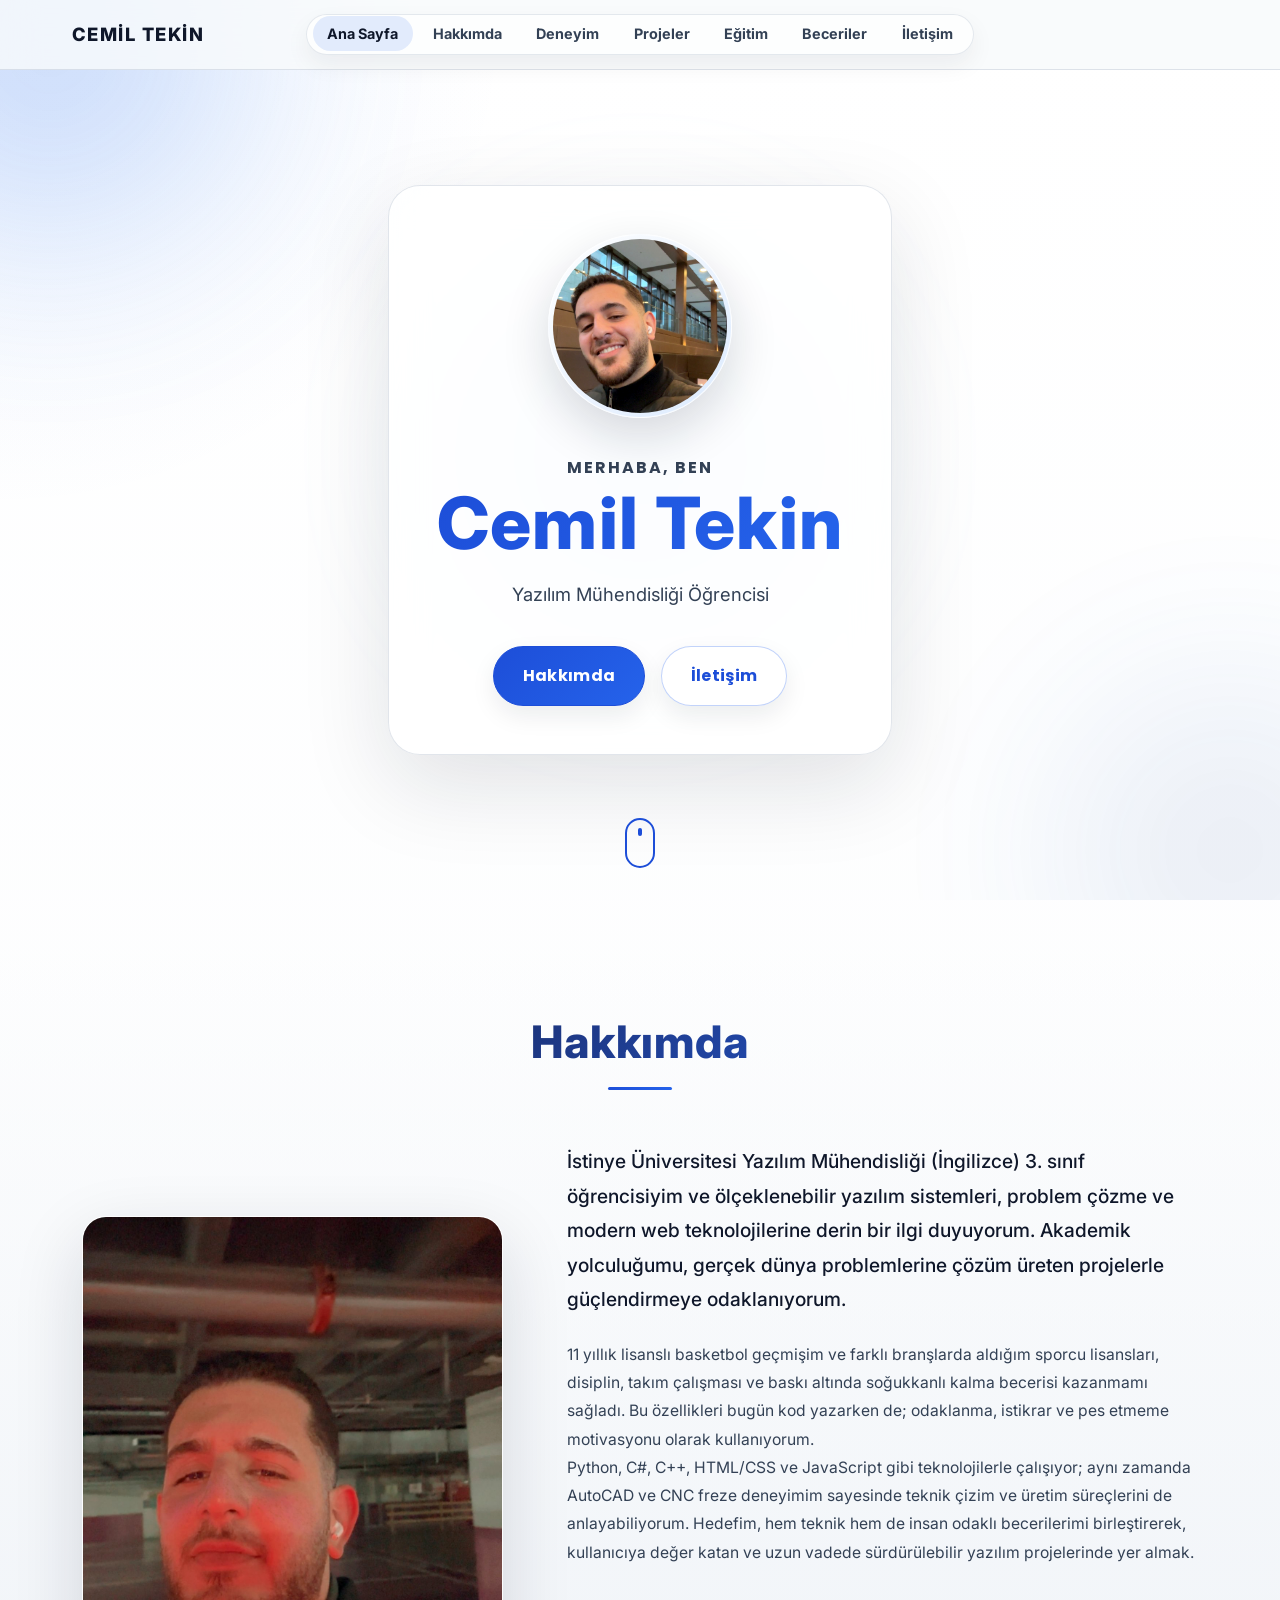
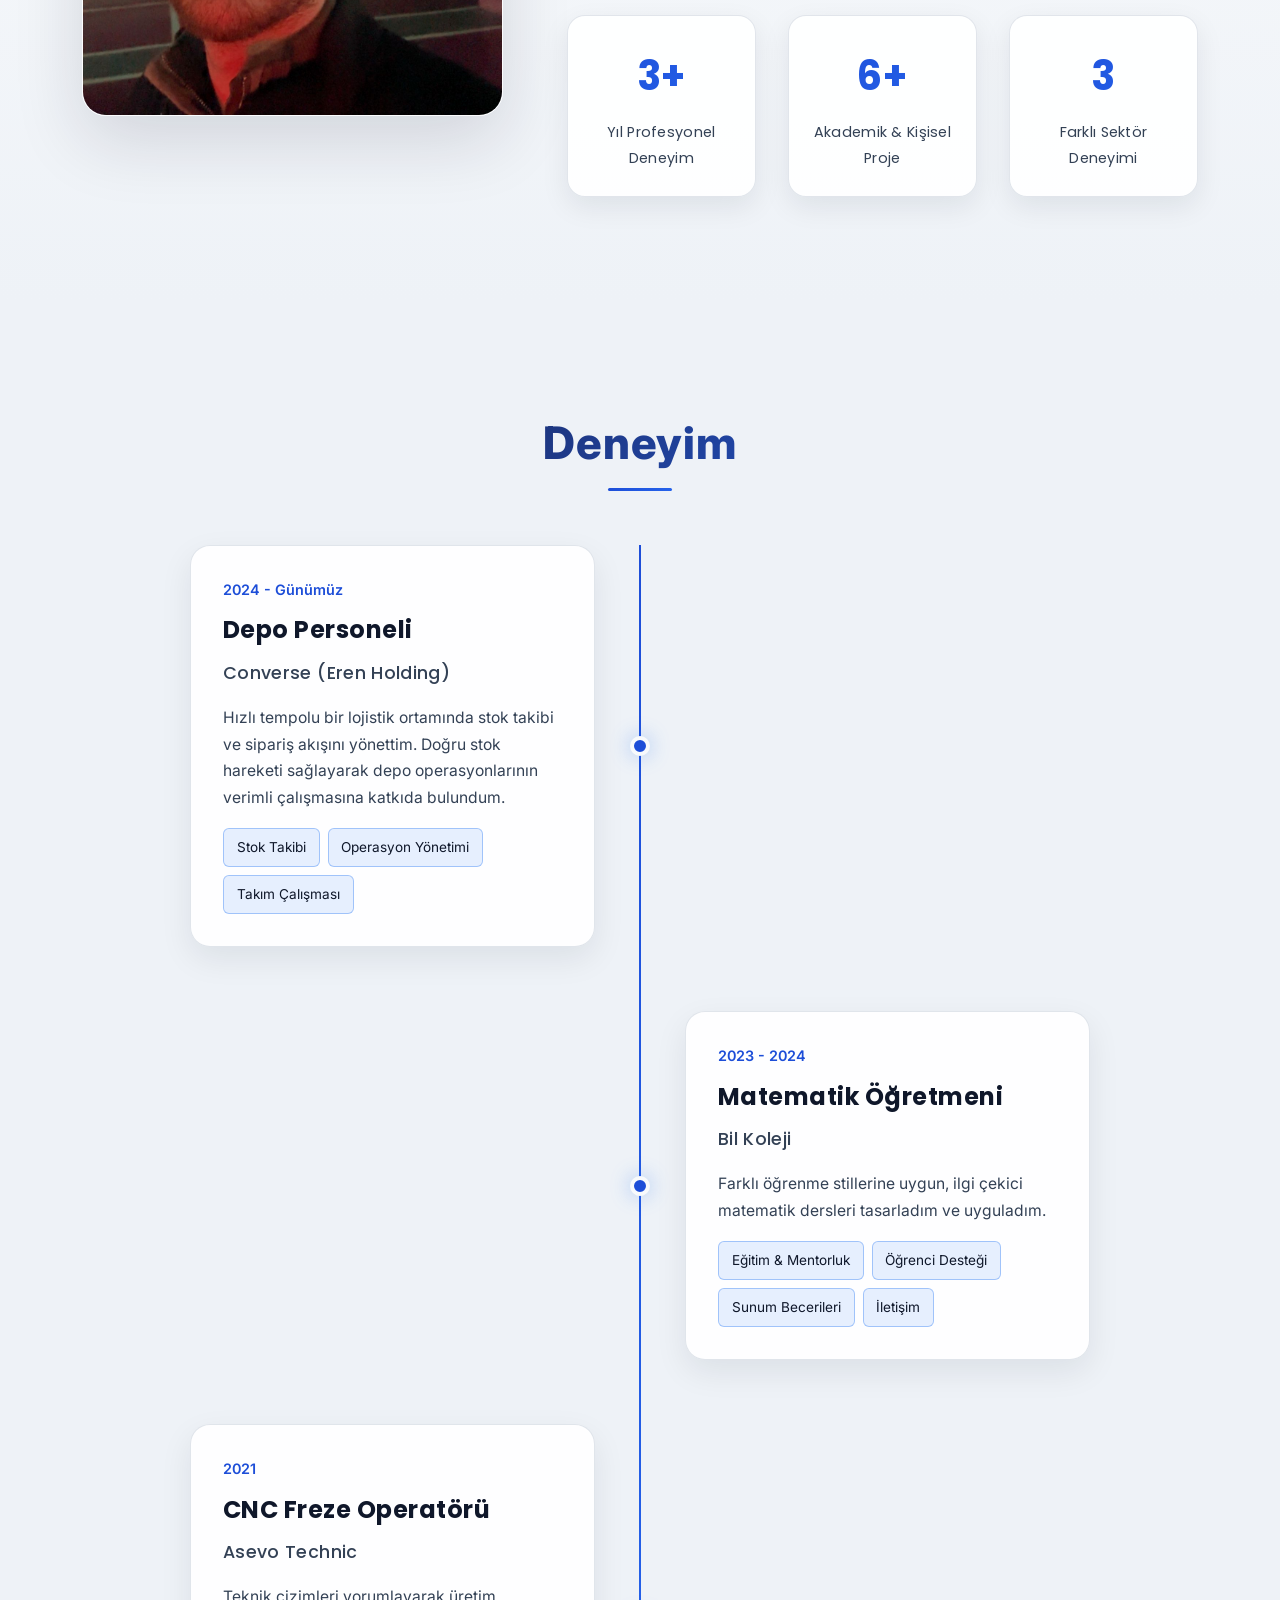
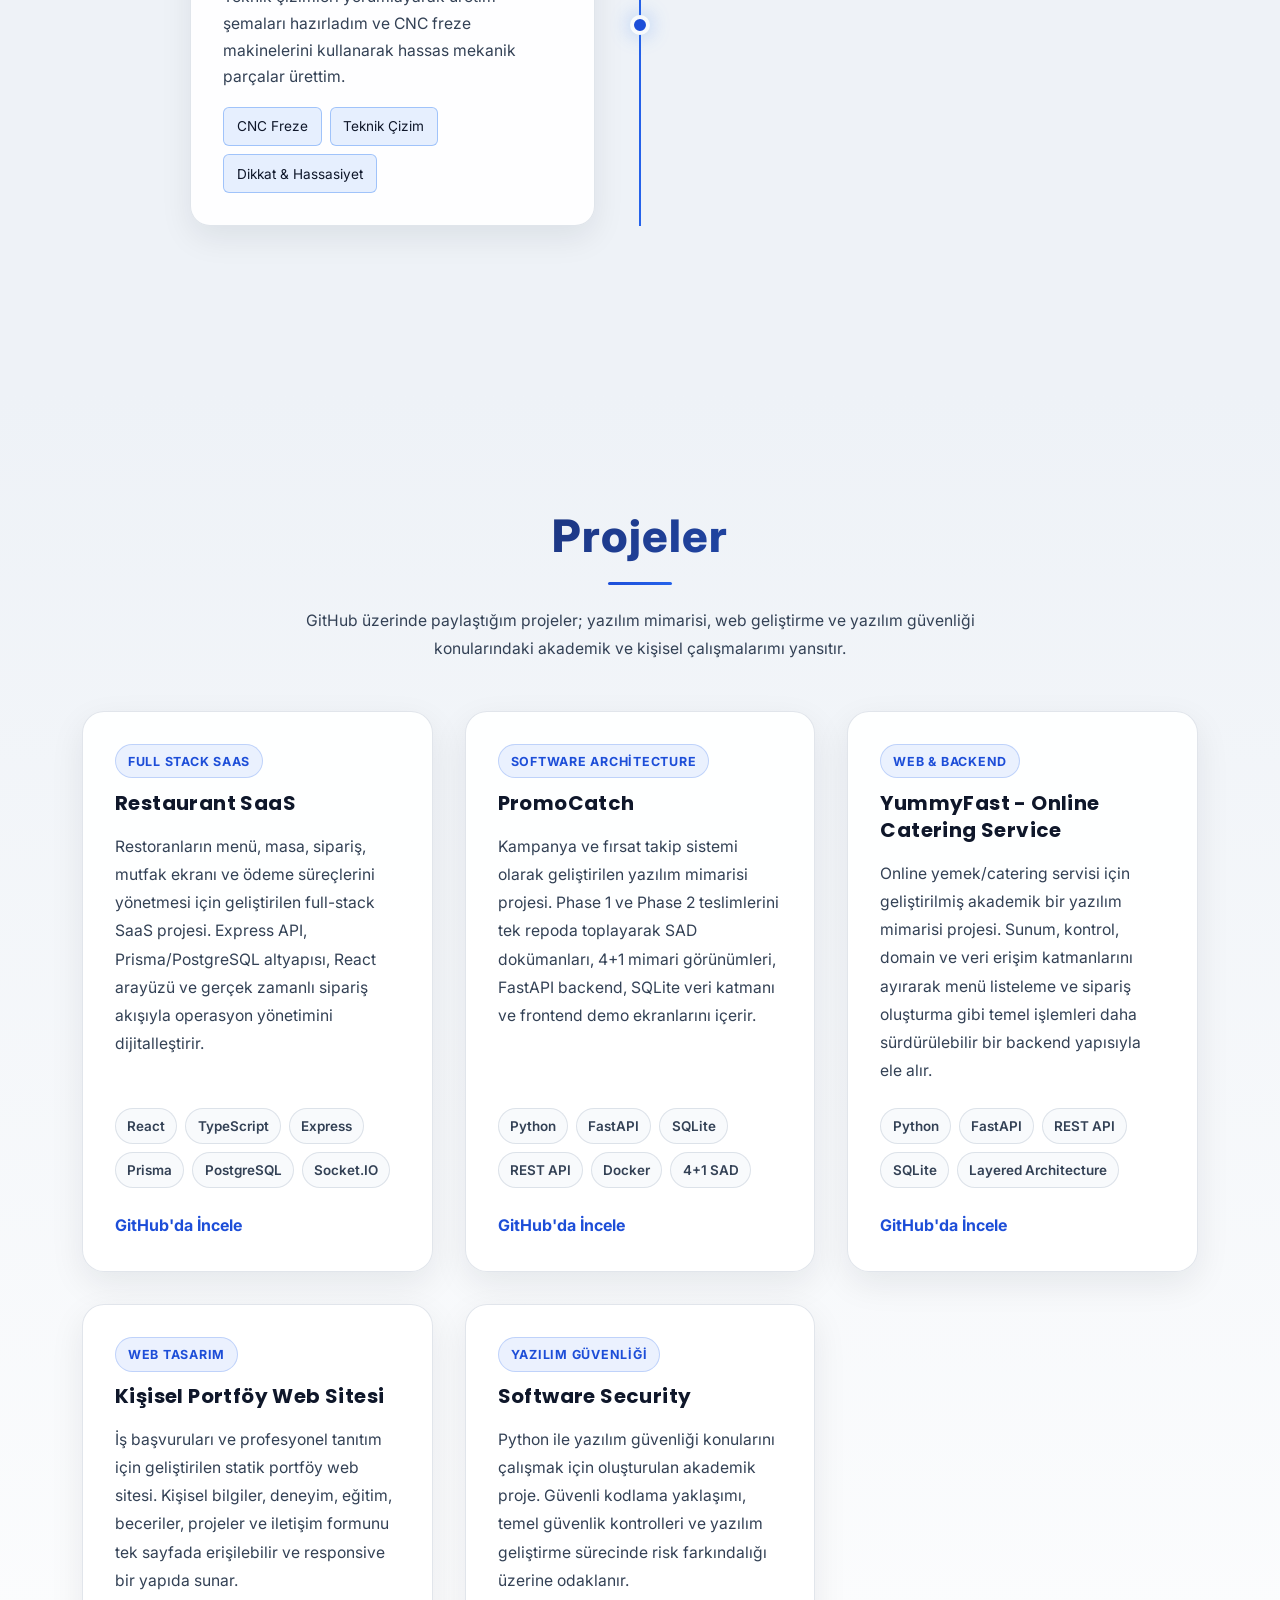
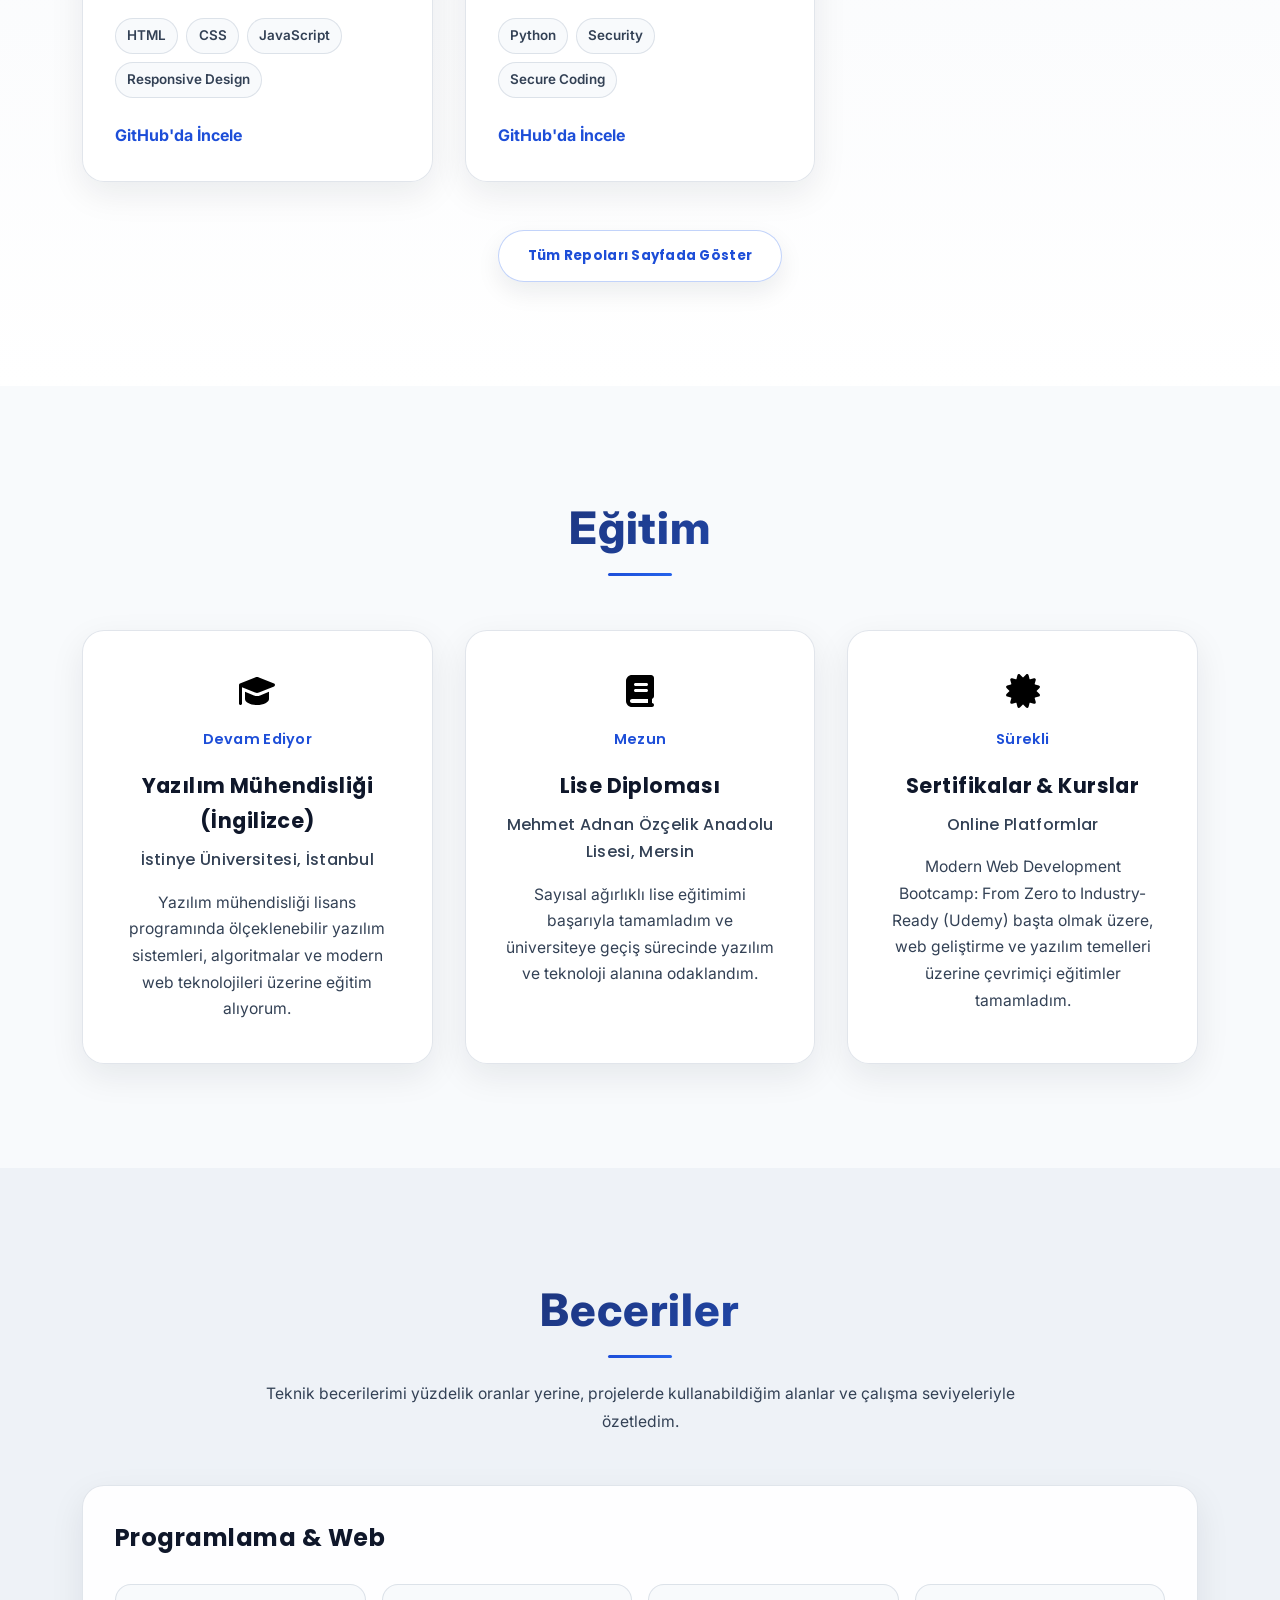
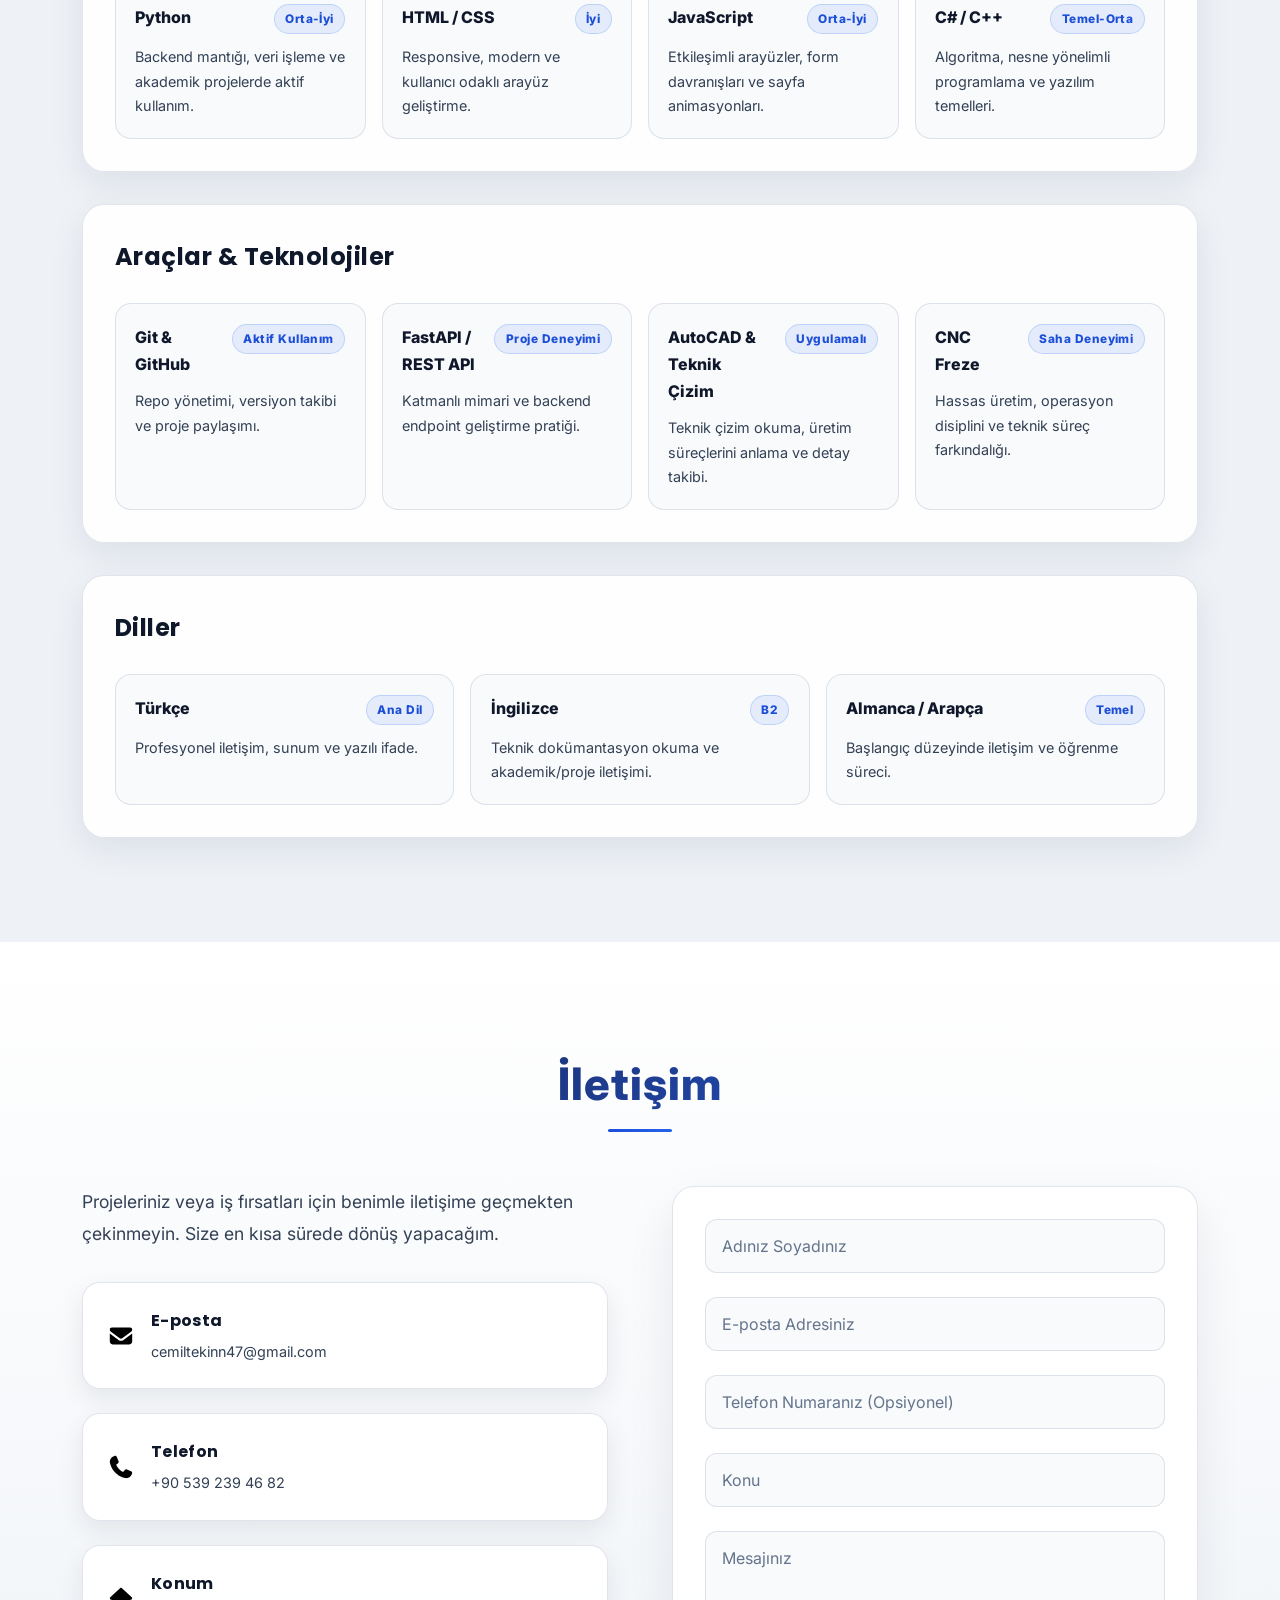
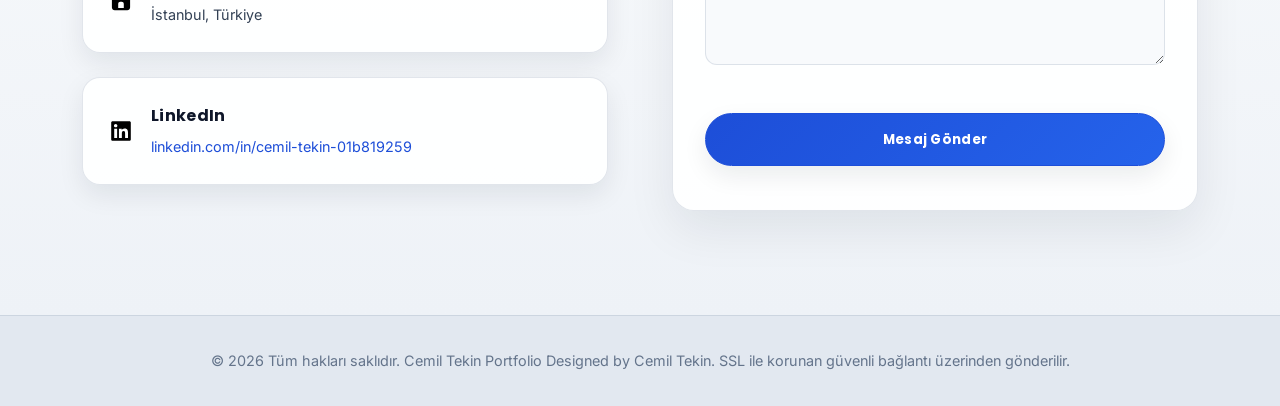
==== commit e92c550a: "Add new project repositories to portfolio Co-authored-by: Cursor <cursoragent@cursor.com>" ====
--- a/index.html
+++ b/index.html
@@ -14,15 +14,13 @@
     <!-- Preloader -->
     <div id="preloader">
         <div class="preloader-inner">
-            <img
-                id="preloader-logo"
-                src="images/logo.png.jpg"
-                alt="Cemil Tekin Logo"
-            />
-            <div id="progress-value">0%</div>
+            <p class="loader-eyebrow">Hoş Geldiniz...</p>
+            <h1 class="loader-title">Cemil Tekin</h1>
+            <p class="loader-subtitle">3. Sınıf Yazılım Mühendisliği Öğrencisi</p>
             <div class="progress-bar-wrapper">
                 <div class="progress-bar-fill" id="progress-bar-fill"></div>
             </div>
+            <div id="progress-value">0%</div>
         </div>
     </div>
 
@@ -35,6 +33,7 @@
                 <li><a href="#anasayfa" class="nav-link">Ana Sayfa</a></li>
                 <li><a href="#hakkimda" class="nav-link">Hakkımda</a></li>
                 <li><a href="#deneyim" class="nav-link">Deneyim</a></li>
+                <li><a href="#projeler" class="nav-link">Projeler</a></li>
                 <li><a href="#egitim" class="nav-link">Eğitim</a></li>
                 <li><a href="#beceriler" class="nav-link">Beceriler</a></li>
                 <li><a href="#iletisim" class="nav-link">İletişim</a></li>
@@ -106,7 +105,7 @@
                             <div class="stat-label">Yıl Profesyonel Deneyim</div>
                         </div>
                         <div class="stat-item">
-                            <div class="stat-number">12+</div>
+                            <div class="stat-number">6+</div>
                             <div class="stat-label">Akademik & Kişisel Proje</div>
                         </div>
                         <div class="stat-item">
@@ -180,6 +179,168 @@
         </div>
     </section>
 
+    <!-- Projects Section -->
+    <section id="projeler" class="section projects-section">
+        <div class="container">
+            <h2 class="section-title">Projeler</h2>
+            <p class="section-intro">
+                GitHub üzerinde paylaştığım projeler; yazılım mimarisi, web geliştirme ve yazılım güvenliği konularındaki
+                akademik ve kişisel çalışmalarımı yansıtır.
+            </p>
+            <div class="projects-grid">
+                <article class="project-card">
+                    <div class="project-header">
+                        <span class="project-type">Full Stack SaaS</span>
+                        <h3 class="project-title">Restaurant SaaS</h3>
+                    </div>
+                    <p class="project-description">
+                        Restoranların menü, masa, sipariş, mutfak ekranı ve ödeme süreçlerini yönetmesi için geliştirilen
+                        full-stack SaaS projesi. Express API, Prisma/PostgreSQL altyapısı, React arayüzü ve gerçek zamanlı
+                        sipariş akışıyla operasyon yönetimini dijitalleştirir.
+                    </p>
+                    <div class="project-tech">
+                        <span>React</span>
+                        <span>TypeScript</span>
+                        <span>Express</span>
+                        <span>Prisma</span>
+                        <span>PostgreSQL</span>
+                        <span>Socket.IO</span>
+                    </div>
+                    <a class="project-link" href="https://github.com/cemiltekin/restaurant-saas" target="_blank" rel="noopener noreferrer">
+                        GitHub'da İncele
+                    </a>
+                </article>
+
+                <article class="project-card">
+                    <div class="project-header">
+                        <span class="project-type">Software Architecture</span>
+                        <h3 class="project-title">PromoCatch</h3>
+                    </div>
+                    <p class="project-description">
+                        Kampanya ve fırsat takip sistemi olarak geliştirilen yazılım mimarisi projesi. Phase 1 ve Phase 2
+                        teslimlerini tek repoda toplayarak SAD dokümanları, 4+1 mimari görünümleri, FastAPI backend,
+                        SQLite veri katmanı ve frontend demo ekranlarını içerir.
+                    </p>
+                    <div class="project-tech">
+                        <span>Python</span>
+                        <span>FastAPI</span>
+                        <span>SQLite</span>
+                        <span>REST API</span>
+                        <span>Docker</span>
+                        <span>4+1 SAD</span>
+                    </div>
+                    <a class="project-link" href="https://github.com/cemiltekin/promocatch" target="_blank" rel="noopener noreferrer">
+                        GitHub'da İncele
+                    </a>
+                </article>
+
+                <article class="project-card">
+                    <div class="project-header">
+                        <span class="project-type">Web & Backend</span>
+                        <h3 class="project-title">YummyFast - Online Catering Service</h3>
+                    </div>
+                    <p class="project-description">
+                        Online yemek/catering servisi için geliştirilmiş akademik bir yazılım mimarisi projesi. Sunum,
+                        kontrol, domain ve veri erişim katmanlarını ayırarak menü listeleme ve sipariş oluşturma gibi
+                        temel işlemleri daha sürdürülebilir bir backend yapısıyla ele alır.
+                    </p>
+                    <div class="project-tech">
+                        <span>Python</span>
+                        <span>FastAPI</span>
+                        <span>REST API</span>
+                        <span>SQLite</span>
+                        <span>Layered Architecture</span>
+                    </div>
+                    <a class="project-link" href="https://github.com/cemiltekin/SOFT-ARCH-PROJECT" target="_blank" rel="noopener noreferrer">
+                        GitHub'da İncele
+                    </a>
+                </article>
+
+                <article class="project-card">
+                    <div class="project-header">
+                        <span class="project-type">Web Tasarım</span>
+                        <h3 class="project-title">Kişisel Portföy Web Sitesi</h3>
+                    </div>
+                    <p class="project-description">
+                        İş başvuruları ve profesyonel tanıtım için geliştirilen statik portföy web sitesi. Kişisel
+                        bilgiler, deneyim, eğitim, beceriler, projeler ve iletişim formunu tek sayfada erişilebilir
+                        ve responsive bir yapıda sunar.
+                    </p>
+                    <div class="project-tech">
+                        <span>HTML</span>
+                        <span>CSS</span>
+                        <span>JavaScript</span>
+                        <span>Responsive Design</span>
+                    </div>
+                    <a class="project-link" href="https://github.com/cemiltekin/WEB" target="_blank" rel="noopener noreferrer">
+                        GitHub'da İncele
+                    </a>
+                </article>
+
+                <article class="project-card">
+                    <div class="project-header">
+                        <span class="project-type">Yazılım Güvenliği</span>
+                        <h3 class="project-title">Software Security</h3>
+                    </div>
+                    <p class="project-description">
+                        Python ile yazılım güvenliği konularını çalışmak için oluşturulan akademik proje. Güvenli
+                        kodlama yaklaşımı, temel güvenlik kontrolleri ve yazılım geliştirme sürecinde risk farkındalığı
+                        üzerine odaklanır.
+                    </p>
+                    <div class="project-tech">
+                        <span>Python</span>
+                        <span>Security</span>
+                        <span>Secure Coding</span>
+                    </div>
+                    <a class="project-link" href="https://github.com/cemiltekin/Software-Security" target="_blank" rel="noopener noreferrer">
+                        GitHub'da İncele
+                    </a>
+                </article>
+            </div>
+            <div class="projects-footer">
+                <button class="btn btn-secondary projects-toggle" type="button" id="toggle-all-projects" aria-expanded="false" aria-controls="all-projects">
+                    Tüm Repoları Sayfada Göster
+                </button>
+            </div>
+            <div class="all-projects-panel" id="all-projects" hidden>
+                <div class="all-projects-header">
+                    <span class="project-type">GitHub Repositories</span>
+                    <h3>Tüm Repolar</h3>
+                    <p>
+                        GitHub hesabımdaki güncel herkese açık repoları burada listeledim. Her karta tıklayarak ilgili repo detayına ulaşabilirsiniz.
+                    </p>
+                </div>
+                <div class="all-projects-grid">
+                    <a class="repo-card" href="https://github.com/cemiltekin/restaurant-saas" target="_blank" rel="noopener noreferrer">
+                        <span class="repo-language">React / Express / Prisma</span>
+                        <h4>restaurant-saas</h4>
+                        <p>Restoran operasyonları için menü, masa, sipariş, ödeme ve mutfak ekranı akışlarını yöneten full-stack SaaS projesi.</p>
+                    </a>
+                    <a class="repo-card" href="https://github.com/cemiltekin/promocatch" target="_blank" rel="noopener noreferrer">
+                        <span class="repo-language">Python / FastAPI</span>
+                        <h4>promocatch</h4>
+                        <p>Kampanya takip sistemi için Phase 1 ve Phase 2 SAD dokümanları, REST API, frontend demo ve sunum dosyalarını içeren mimari proje.</p>
+                    </a>
+                    <a class="repo-card" href="https://github.com/cemiltekin/Software-Security" target="_blank" rel="noopener noreferrer">
+                        <span class="repo-language">Python</span>
+                        <h4>Software-Security</h4>
+                        <p>Yazılım güvenliği, güvenli kodlama ve temel güvenlik kontrolleri üzerine akademik çalışma.</p>
+                    </a>
+                    <a class="repo-card" href="https://github.com/cemiltekin/SOFT-ARCH-PROJECT" target="_blank" rel="noopener noreferrer">
+                        <span class="repo-language">Python</span>
+                        <h4>SOFT-ARCH-PROJECT</h4>
+                        <p>YummyFast online catering servisi için katmanlı mimari, REST API ve SQLite tabanlı backend projesi.</p>
+                    </a>
+                    <a class="repo-card" href="https://github.com/cemiltekin/WEB" target="_blank" rel="noopener noreferrer">
+                        <span class="repo-language">HTML / CSS / JavaScript</span>
+                        <h4>WEB</h4>
+                        <p>İş başvuruları için hazırlanmış responsive kişisel portföy sitesi; modern arayüz, mobil uyum ve iletişim alanı içerir.</p>
+                    </a>
+                </div>
+            </div>
+        </div>
+    </section>
+
     <!-- Education Section -->
     <section id="egitim" class="section education-section">
         <div class="container">
@@ -229,110 +390,100 @@
     <section id="beceriler" class="section skills-section">
         <div class="container">
             <h2 class="section-title">Beceriler</h2>
+            <p class="section-intro">
+                Teknik becerilerimi yüzdelik oranlar yerine, projelerde kullanabildiğim alanlar ve çalışma seviyeleriyle özetledim.
+            </p>
             <div class="skills-container">
                 <div class="skill-category">
                     <h3 class="category-title">Programlama & Web</h3>
                     <div class="skills-grid">
-                        <div class="skill-item">
-                            <div class="skill-name">Python</div>
-                            <div class="skill-bar">
-                                <div class="skill-progress" data-progress="70"></div>
-                            </div>
-                        </div>
-                        <div class="skill-item">
-                            <div class="skill-name">C#</div>
-                            <div class="skill-bar">
-                                <div class="skill-progress" data-progress="65"></div>
-                            </div>
-                        </div>
-                        <div class="skill-item">
-                            <div class="skill-name">C++</div>
-                            <div class="skill-bar">
-                                <div class="skill-progress" data-progress="60"></div>
-                            </div>
-                        </div>
-                        <div class="skill-item">
-                            <div class="skill-name">HTML / CSS</div>
-                            <div class="skill-bar">
-                                <div class="skill-progress" data-progress="75"></div>
-                            </div>
-                        </div>
-                        <div class="skill-item">
-                            <div class="skill-name">JavaScript</div>
-                            <div class="skill-bar">
-                                <div class="skill-progress" data-progress="70"></div>
-                            </div>
-                        </div>
-                        <div class="skill-item">
-                            <div class="skill-name">Responsive Web Tasarımı</div>
-                            <div class="skill-bar">
-                                <div class="skill-progress" data-progress="70"></div>
-                            </div>
-                        </div>
+                        <article class="skill-item">
+                            <div class="skill-header">
+                                <div class="skill-name">Python</div>
+                                <span class="skill-level">Orta-İyi</span>
+                            </div>
+                            <p class="skill-note">Backend mantığı, veri işleme ve akademik projelerde aktif kullanım.</p>
+                        </article>
+                        <article class="skill-item">
+                            <div class="skill-header">
+                                <div class="skill-name">HTML / CSS</div>
+                                <span class="skill-level">İyi</span>
+                            </div>
+                            <p class="skill-note">Responsive, modern ve kullanıcı odaklı arayüz geliştirme.</p>
+                        </article>
+                        <article class="skill-item">
+                            <div class="skill-header">
+                                <div class="skill-name">JavaScript</div>
+                                <span class="skill-level">Orta-İyi</span>
+                            </div>
+                            <p class="skill-note">Etkileşimli arayüzler, form davranışları ve sayfa animasyonları.</p>
+                        </article>
+                        <article class="skill-item">
+                            <div class="skill-header">
+                                <div class="skill-name">C# / C++</div>
+                                <span class="skill-level">Temel-Orta</span>
+                            </div>
+                            <p class="skill-note">Algoritma, nesne yönelimli programlama ve yazılım temelleri.</p>
+                        </article>
                     </div>
                 </div>
                 <div class="skill-category">
                     <h3 class="category-title">Araçlar & Teknolojiler</h3>
                     <div class="skills-grid">
-                        <div class="skill-item">
-                            <div class="skill-name">AutoCAD</div>
-                            <div class="skill-bar">
-                                <div class="skill-progress" data-progress="65"></div>
-                            </div>
-                        </div>
-                        <div class="skill-item">
-                            <div class="skill-name">CNC Freze & Tezgâh Kullanımı</div>
-                            <div class="skill-bar">
-                                <div class="skill-progress" data-progress="70"></div>
-                            </div>
-                        </div>
-                        <div class="skill-item">
-                            <div class="skill-name">Teknik Çizim Okuma</div>
-                            <div class="skill-bar">
-                                <div class="skill-progress" data-progress="65"></div>
-                            </div>
-                        </div>
-                        <div class="skill-item">
-                            <div class="skill-name">Git & Versiyon Kontrolü</div>
-                            <div class="skill-bar">
-                                <div class="skill-progress" data-progress="60"></div>
-                            </div>
-                        </div>
+                        <article class="skill-item">
+                            <div class="skill-header">
+                                <div class="skill-name">Git & GitHub</div>
+                                <span class="skill-level">Aktif Kullanım</span>
+                            </div>
+                            <p class="skill-note">Repo yönetimi, versiyon takibi ve proje paylaşımı.</p>
+                        </article>
+                        <article class="skill-item">
+                            <div class="skill-header">
+                                <div class="skill-name">FastAPI / REST API</div>
+                                <span class="skill-level">Proje Deneyimi</span>
+                            </div>
+                            <p class="skill-note">Katmanlı mimari ve backend endpoint geliştirme pratiği.</p>
+                        </article>
+                        <article class="skill-item">
+                            <div class="skill-header">
+                                <div class="skill-name">AutoCAD & Teknik Çizim</div>
+                                <span class="skill-level">Uygulamalı</span>
+                            </div>
+                            <p class="skill-note">Teknik çizim okuma, üretim süreçlerini anlama ve detay takibi.</p>
+                        </article>
+                        <article class="skill-item">
+                            <div class="skill-header">
+                                <div class="skill-name">CNC Freze</div>
+                                <span class="skill-level">Saha Deneyimi</span>
+                            </div>
+                            <p class="skill-note">Hassas üretim, operasyon disiplini ve teknik süreç farkındalığı.</p>
+                        </article>
                     </div>
                 </div>
                 <div class="skill-category">
                     <h3 class="category-title">Diller</h3>
                     <div class="skills-grid">
-                        <div class="skill-item">
-                            <div class="skill-name">Türkçe (Ana Dil)</div>
-                            <div class="skill-bar">
-                                <div class="skill-progress" data-progress="100"></div>
-                            </div>
-                        </div>
-                        <div class="skill-item">
-                            <div class="skill-name">İngilizce (B2 - Upper Intermediate)</div>
-                            <div class="skill-bar">
-                                <div class="skill-progress" data-progress="60"></div>
-                            </div>
-                        </div>
-                        <div class="skill-item">
-                            <div class="skill-name">Kürtçe (2. Ana Dil)</div>
-                            <div class="skill-bar">
-                                <div class="skill-progress" data-progress="90"></div>
-                            </div>
-                        </div>
-                        <div class="skill-item">
-                            <div class="skill-name">Almanca (A2)</div>
-                            <div class="skill-bar">
-                                <div class="skill-progress" data-progress="35"></div>
-                            </div>
-                        </div>
-                        <div class="skill-item">
-                            <div class="skill-name">Arapça (A1)</div>
-                            <div class="skill-bar">
-                                <div class="skill-progress" data-progress="25"></div>
-                            </div>
-                        </div>
+                        <article class="skill-item">
+                            <div class="skill-header">
+                                <div class="skill-name">Türkçe</div>
+                                <span class="skill-level">Ana Dil</span>
+                            </div>
+                            <p class="skill-note">Profesyonel iletişim, sunum ve yazılı ifade.</p>
+                        </article>
+                        <article class="skill-item">
+                            <div class="skill-header">
+                                <div class="skill-name">İngilizce</div>
+                                <span class="skill-level">B2</span>
+                            </div>
+                            <p class="skill-note">Teknik dokümantasyon okuma ve akademik/proje iletişimi.</p>
+                        </article>
+                        <article class="skill-item">
+                            <div class="skill-header">
+                                <div class="skill-name">Almanca / Arapça</div>
+                                <span class="skill-level">Temel</span>
+                            </div>
+                            <p class="skill-note">Başlangıç düzeyinde iletişim ve öğrenme süreci.</p>
+                        </article>
                     </div>
                 </div>
             </div>
@@ -458,8 +609,9 @@
     <!-- Footer -->
     <footer class="footer">
         <div class="container">
-            <p>&copy; 2024 Tüm hakları saklıdır. Cemil Tekin Portfolio
+            <p>&copy; 2026 Tüm hakları saklıdır. Cemil Tekin Portfolio
                 Designed by Cemil Tekin.
+                SSL ile korunan güvenli bağlantı üzerinden gönderilir.
             </p>
         </div>
     </footer>
--- a/styles.css
+++ b/styles.css
@@ -6,21 +6,22 @@
 }
 
 :root {
-    --primary-bg: #f0f4f8;
-    --secondary-bg: #e2e8f0;
-    --card-bg: #ffffff;
-    --navy-blue: #475569;
-    --bright-blue: #3b82f6;
-    --accent-blue: #2563eb;
+    --primary-bg: #f8fafc;
+    --secondary-bg: #eef2f7;
+    --card-bg: rgba(255, 255, 255, 0.92);
+    --navy-blue: #0f172a;
+    --bright-blue: #2563eb;
+    --accent-blue: #1d4ed8;
     --accent-light: #60a5fa;
-    --text-primary: #1e293b;
-    --text-secondary: #475569;
+    --text-primary: #0f172a;
+    --text-secondary: #334155;
     --text-muted: #64748b;
-    --gradient-1: linear-gradient(135deg, #60a5fa 0%, #3b82f6 50%, #2563eb 100%);
-    --gradient-2: linear-gradient(135deg, #3b82f6 0%, #2563eb 100%);
-    --gradient-3: linear-gradient(135deg, #93c5fd 0%, #60a5fa 100%);
-    --shadow-soft: rgba(30, 41, 59, 0.08);
-    --border-color: rgba(148, 163, 184, 0.4);
+    --gradient-1: linear-gradient(135deg, #0f172a 0%, #1e3a8a 45%, #2563eb 100%);
+    --gradient-2: linear-gradient(135deg, #1d4ed8 0%, #2563eb 100%);
+    --gradient-3: linear-gradient(135deg, #dbeafe 0%, #eff6ff 100%);
+    --shadow-soft: rgba(15, 23, 42, 0.08);
+    --shadow-medium: rgba(15, 23, 42, 0.14);
+    --border-color: rgba(148, 163, 184, 0.28);
 }
 
 html {
@@ -30,7 +31,9 @@
 
 body {
     font-family: 'Inter', -apple-system, BlinkMacSystemFont, 'Segoe UI', sans-serif;
-    background-color: var(--primary-bg);
+    background:
+        radial-gradient(circle at top left, rgba(37, 99, 235, 0.08), transparent 32rem),
+        linear-gradient(180deg, #ffffff 0%, var(--primary-bg) 42%, var(--secondary-bg) 100%);
     color: var(--text-primary);
     font-size: 1rem;
     line-height: 1.7;
@@ -65,7 +68,10 @@
 #preloader {
     position: fixed;
     inset: 0;
-    background: radial-gradient(circle at top, #e2e8f0 0, #f0f4f8 55%, #cbd5e1 100%);
+    background:
+        radial-gradient(circle at top left, rgba(96, 165, 250, 0.22), transparent 34%),
+        radial-gradient(circle at bottom right, rgba(37, 99, 235, 0.18), transparent 32%),
+        linear-gradient(135deg, #f8fafc 0%, #eef4fb 48%, #e2e8f0 100%);
     display: flex;
     justify-content: center;
     align-items: center;
@@ -73,49 +79,70 @@
 }
 
 .preloader-inner {
+    width: min(420px, calc(100vw - 48px));
+    padding: 2.5rem;
+    background: rgba(255, 255, 255, 0.72);
+    border: 1px solid rgba(148, 163, 184, 0.32);
+    border-radius: 24px;
+    box-shadow: 0 24px 70px rgba(30, 41, 59, 0.14);
+    backdrop-filter: blur(18px);
     display: flex;
     flex-direction: column;
     align-items: center;
     text-align: center;
-}
-
-#preloader-logo {
-    width: 210px;
-    max-width: 52vw;
-    margin-bottom: 20px;
-    filter: drop-shadow(0 0 16px rgba(59, 130, 246, 0.5));
-    animation: preloader-glow 2.4s ease-in-out infinite;
-}
-
-@keyframes preloader-glow {
-    0%, 100% {
-        transform: scale(1);
-        filter: drop-shadow(0 0 10px rgba(59, 130, 246, 0.4));
-    }
-    50% {
-        transform: scale(1.06);
-        filter: drop-shadow(0 0 22px rgba(59, 130, 246, 0.7));
-    }
+    position: relative;
+    overflow: hidden;
+}
+
+.preloader-inner::before {
+    content: '';
+    position: absolute;
+    top: 0;
+    left: 0;
+    width: 100%;
+    height: 4px;
+    background: var(--gradient-2);
+}
+
+.loader-eyebrow {
+    margin-top: 0.4rem;
+    margin-bottom: 0.35rem;
+    color: var(--accent-blue);
+    font-size: 0.78rem;
+    font-weight: 700;
+    letter-spacing: 0.16em;
+    text-transform: uppercase;
+}
+
+.loader-title {
+    color: var(--text-primary);
+    font-size: 2rem;
+    line-height: 1.2;
+    margin-bottom: 0.4rem;
+}
+
+.loader-subtitle {
+    color: var(--text-secondary);
+    margin-bottom: 1.5rem;
+    font-size: 0.96rem;
 }
 
 #progress-value {
     font-family: 'Poppins', 'Inter', -apple-system, BlinkMacSystemFont, 'Segoe UI', sans-serif;
-    font-size: 1rem;
+    font-size: 0.82rem;
     font-weight: 600;
-    letter-spacing: 0.18em;
+    letter-spacing: 0.12em;
     text-transform: uppercase;
-    color: var(--text-primary);
-    text-shadow: 0 1px 2px rgba(255, 255, 255, 0.8);
+    color: var(--text-muted);
+    margin-top: 0.9rem;
 }
 
 .progress-bar-wrapper {
-    width: 260px;
-    max-width: 70vw;
-    height: 6px;
-    background: rgba(148, 163, 184, 0.3);
+    width: 100%;
+    height: 8px;
+    background: rgba(148, 163, 184, 0.22);
     border-radius: 999px;
     overflow: hidden;
-    margin-top: 16px;
 }
 
 .progress-bar-fill {
@@ -136,69 +163,71 @@
 .navbar {
     position: fixed;
     top: 0;
+    left: 0;
     width: 100%;
-    background: rgba(255, 255, 255, 0.9);
-    backdrop-filter: blur(10px);
+    background: rgba(248, 250, 252, 0.82);
+    backdrop-filter: blur(18px);
     z-index: 1000;
-    padding: 1rem 0;
+    padding: 0.85rem 0;
     border-bottom: 1px solid var(--border-color);
     transition: all 0.3s ease;
 }
 
 .navbar.scrolled {
-    background: rgba(255, 255, 255, 0.98);
-    box-shadow: 0 4px 20px var(--shadow-soft);
+    background: rgba(255, 255, 255, 0.94);
+    box-shadow: 0 12px 32px rgba(15, 23, 42, 0.08);
 }
 
 .nav-container {
     max-width: 1200px;
     margin: 0 auto;
     padding: 0 2rem;
-    display: flex;
-    justify-content: space-between;
+    display: grid;
+    grid-template-columns: 1fr auto 1fr;
     align-items: center;
 }
 
 .nav-logo {
-    font-size: 1.6rem;
-    font-weight: 700;
-    color: var(--text-primary);
-    letter-spacing: 0.06em;
+    font-size: 1.15rem;
+    font-weight: 800;
+    color: var(--text-primary);
+    letter-spacing: 0.08em;
     text-transform: uppercase;
     cursor: pointer;
+    justify-self: start;
 }
 
 .nav-menu {
     display: flex;
     list-style: none;
-    gap: 2rem;
+    gap: 0.35rem;
+    justify-content: center;
+    justify-self: center;
+    padding: 0.35rem;
+    background: rgba(255, 255, 255, 0.68);
+    border: 1px solid rgba(148, 163, 184, 0.24);
+    border-radius: 999px;
+    box-shadow: 0 10px 24px rgba(15, 23, 42, 0.06);
 }
 
 .nav-link {
     color: var(--text-secondary);
     text-decoration: none;
-    font-weight: 500;
-    transition: color 0.3s ease;
+    font-size: 0.9rem;
+    font-weight: 700;
+    padding: 0.55rem 0.9rem;
+    border-radius: 999px;
+    transition: color 0.3s ease, background 0.3s ease;
     position: relative;
 }
 
 .nav-link::after {
-    content: '';
-    position: absolute;
-    bottom: -5px;
-    left: 0;
-    width: 0;
-    height: 2px;
-    background: var(--accent-blue);
-    transition: width 0.3s ease;
+    display: none;
 }
 
 .nav-link:hover {
     color: var(--text-primary);
-}
-
-.nav-link:hover::after {
-    width: 100%;
+    background: rgba(37, 99, 235, 0.08);
 }
 
 .hamburger {
@@ -206,6 +235,7 @@
     flex-direction: column;
     cursor: pointer;
     gap: 4px;
+    justify-self: end;
 }
 
 .hamburger span {
@@ -223,7 +253,7 @@
     justify-content: center;
     position: relative;
     overflow: hidden;
-    padding-top: 80px;
+    padding: 110px 0 70px;
 }
 
 .hero-background {
@@ -239,15 +269,15 @@
 .gradient-orb {
     position: absolute;
     border-radius: 50%;
-    filter: blur(80px);
-    opacity: 0.5;
+    filter: blur(90px);
+    opacity: 0.42;
     animation: float 20s infinite ease-in-out;
 }
 
 .orb-1 {
     width: 500px;
     height: 500px;
-    background: radial-gradient(circle, #93c5fd 0%, #60a5fa 50%, #3b82f6 100%);
+    background: radial-gradient(circle, rgba(37, 99, 235, 0.55) 0%, rgba(96, 165, 250, 0.36) 52%, transparent 72%);
     top: -200px;
     left: -200px;
     animation-delay: 0s;
@@ -256,7 +286,7 @@
 .orb-2 {
     width: 400px;
     height: 400px;
-    background: radial-gradient(circle, #bfdbfe 0%, #93c5fd 50%, #60a5fa 100%);
+    background: radial-gradient(circle, rgba(15, 23, 42, 0.22) 0%, rgba(59, 130, 246, 0.2) 58%, transparent 75%);
     bottom: -150px;
     right: -150px;
     animation-delay: 5s;
@@ -265,7 +295,7 @@
 .orb-3 {
     width: 350px;
     height: 350px;
-    background: radial-gradient(circle, #dbeafe 0%, #93c5fd 100%);
+    background: radial-gradient(circle, rgba(219, 234, 254, 0.9) 0%, rgba(191, 219, 254, 0.45) 100%);
     top: 50%;
     left: 50%;
     transform: translate(-50%, -50%);
@@ -288,8 +318,13 @@
     position: relative;
     z-index: 1;
     text-align: center;
-    max-width: 900px;
-    padding: 2rem;
+    max-width: 860px;
+    padding: 3rem;
+    background: rgba(255, 255, 255, 0.68);
+    border: 1px solid rgba(148, 163, 184, 0.28);
+    border-radius: 32px;
+    box-shadow: 0 30px 90px rgba(15, 23, 42, 0.12);
+    backdrop-filter: blur(18px);
 }
 
 .hero-image-container {
@@ -299,13 +334,14 @@
 .hero-image-wrapper {
     position: relative;
     display: inline-block;
-    width: 200px;
-    height: 200px;
+    width: 184px;
+    height: 184px;
     border-radius: 50%;
     overflow: hidden;
-    border: 4px solid transparent;
-    background: var(--gradient-2);
+    border: 1px solid rgba(255, 255, 255, 0.75);
+    background: linear-gradient(135deg, #ffffff, #dbeafe);
     padding: 4px;
+    box-shadow: 0 18px 48px rgba(15, 23, 42, 0.16);
 }
 
 .hero-image {
@@ -317,15 +353,7 @@
 }
 
 .image-border {
-    position: absolute;
-    top: -4px;
-    left: -4px;
-    right: -4px;
-    bottom: -4px;
-    border-radius: 50%;
-    background: var(--gradient-2);
-    z-index: -1;
-    animation: rotate 3s linear infinite;
+    display: none;
 }
 
 @keyframes rotate {
@@ -338,18 +366,20 @@
 }
 
 .hero-title {
-    font-size: 3.5rem;
-    font-weight: 700;
+    font-size: clamp(2.6rem, 6vw, 4.5rem);
+    font-weight: 800;
     margin-bottom: 1rem;
-    line-height: 1.2;
+    line-height: 1.08;
 }
 
 .title-line {
     display: block;
-    font-size: 1.5rem;
-    font-weight: 400;
+    font-size: 1rem;
+    font-weight: 700;
     color: var(--text-secondary);
     margin-bottom: 0.5rem;
+    letter-spacing: 0.12em;
+    text-transform: uppercase;
 }
 
 .title-name {
@@ -361,9 +391,9 @@
 }
 
 .hero-subtitle {
-    font-size: 1.25rem;
-    color: var(--text-secondary);
-    margin-bottom: 2rem;
+    font-size: 1.15rem;
+    color: var(--text-secondary);
+    margin-bottom: 2.2rem;
 }
 
 .hero-buttons {
@@ -374,13 +404,14 @@
 }
 
 .btn {
-    padding: 0.875rem 2rem;
-    border-radius: 8px;
+    padding: 0.95rem 1.8rem;
+    border-radius: 999px;
     text-decoration: none;
-    font-weight: 600;
+    font-weight: 700;
     transition: all 0.3s ease;
-    border: 2px solid transparent;
+    border: 1px solid transparent;
     display: inline-block;
+    box-shadow: 0 10px 24px rgba(15, 23, 42, 0.08);
 }
 
 .btn-primary {
@@ -390,19 +421,19 @@
 }
 
 .btn-primary:hover {
-    transform: translateY(-2px);
-    box-shadow: 0 10px 25px rgba(59, 130, 246, 0.35);
+    transform: translateY(-3px);
+    box-shadow: 0 16px 34px rgba(37, 99, 235, 0.28);
 }
 
 .btn-secondary {
-    background: transparent;
+    background: rgba(255, 255, 255, 0.72);
     color: var(--accent-blue);
-    border-color: var(--accent-blue);
+    border-color: rgba(37, 99, 235, 0.28);
 }
 
 .btn-secondary:hover {
-    background: rgba(59, 130, 246, 0.1);
-    transform: translateY(-2px);
+    background: rgba(239, 246, 255, 0.95);
+    transform: translateY(-3px);
 }
 
 .scroll-indicator {
@@ -447,22 +478,22 @@
 
 /* Sections */
 .section {
-    padding: 6rem 0;
+    padding: 6.5rem 0;
     position: relative;
 }
 
 .container {
-    max-width: 1200px;
+    max-width: 1180px;
     margin: 0 auto;
     padding: 0 2rem;
 }
 
 .section-title {
-    font-size: 2.5rem;
-    font-weight: 700;
+    font-size: clamp(2rem, 4vw, 2.8rem);
+    font-weight: 800;
     text-align: center;
     margin-bottom: 4rem;
-    background: var(--gradient-2);
+    background: var(--gradient-1);
     -webkit-background-clip: text;
     -webkit-text-fill-color: transparent;
     background-clip: text;
@@ -475,15 +506,22 @@
     bottom: -10px;
     left: 50%;
     transform: translateX(-50%);
-    width: 80px;
-    height: 4px;
+    width: 64px;
+    height: 3px;
     background: var(--gradient-2);
-    border-radius: 2px;
+    border-radius: 999px;
+}
+
+.section-intro {
+    max-width: 760px;
+    margin: -2rem auto 3rem;
+    color: var(--text-secondary);
+    text-align: center;
 }
 
 /* About Section */
 .about-section {
-    background: linear-gradient(180deg, var(--primary-bg) 0%, var(--secondary-bg) 100%);
+    background: linear-gradient(180deg, rgba(255, 255, 255, 0.34) 0%, var(--secondary-bg) 100%);
 }
 
 .about-content {
@@ -501,10 +539,10 @@
     width: 100%;
     height: 500px;
     object-fit: cover;
-    border-radius: 12px;
+    border-radius: 24px;
     filter: contrast(1.05) brightness(1.02);
-    border: 2px solid var(--border-color);
-    box-shadow: 0 20px 60px var(--shadow-soft);
+    border: 1px solid rgba(255, 255, 255, 0.75);
+    box-shadow: 0 24px 70px var(--shadow-medium);
 }
 
 .about-text {
@@ -531,15 +569,16 @@
     text-align: center;
     padding: 1.5rem;
     background: var(--card-bg);
-    border-radius: 12px;
+    border-radius: 18px;
     border: 1px solid var(--border-color);
-    box-shadow: 0 4px 12px var(--shadow-soft);
-    transition: transform 0.3s ease;
+    box-shadow: 0 10px 28px var(--shadow-soft);
+    transition: transform 0.3s ease, border-color 0.3s ease, box-shadow 0.3s ease;
 }
 
 .stat-item:hover {
     transform: translateY(-5px);
     border-color: var(--accent-blue);
+    box-shadow: 0 18px 42px var(--shadow-medium);
 }
 
 .stat-number {
@@ -611,16 +650,16 @@
     width: 45%;
     padding: 2rem;
     background: var(--card-bg);
-    border-radius: 12px;
+    border-radius: 20px;
     border: 1px solid var(--border-color);
-    box-shadow: 0 4px 12px var(--shadow-soft);
+    box-shadow: 0 12px 32px var(--shadow-soft);
     transition: all 0.3s ease;
 }
 
 .timeline-content:hover {
     transform: translateY(-5px);
     border-color: var(--accent-blue);
-    box-shadow: 0 10px 30px var(--shadow-soft);
+    box-shadow: 0 20px 48px var(--shadow-medium);
 }
 
 .timeline-date {
@@ -665,9 +704,185 @@
     color: var(--text-primary);
 }
 
+/* Projects Section */
+.projects-section {
+    background: linear-gradient(180deg, var(--secondary-bg) 0%, #ffffff 100%);
+}
+
+.projects-grid {
+    display: grid;
+    grid-template-columns: repeat(auto-fit, minmax(280px, 1fr));
+    gap: 2rem;
+    align-items: stretch;
+}
+
+.project-card {
+    display: flex;
+    flex-direction: column;
+    min-height: 100%;
+    padding: 2rem;
+    background: var(--card-bg);
+    border: 1px solid var(--border-color);
+    border-radius: 22px;
+    box-shadow: 0 12px 34px var(--shadow-soft);
+    transition: transform 0.3s ease, border-color 0.3s ease, box-shadow 0.3s ease;
+}
+
+.project-card:hover {
+    transform: translateY(-6px);
+    border-color: var(--accent-blue);
+    box-shadow: 0 24px 56px var(--shadow-medium);
+}
+
+.project-header {
+    margin-bottom: 1rem;
+}
+
+.project-type {
+    display: inline-block;
+    margin-bottom: 0.7rem;
+    padding: 0.35rem 0.75rem;
+    background: rgba(37, 99, 235, 0.09);
+    border: 1px solid rgba(37, 99, 235, 0.22);
+    border-radius: 999px;
+    color: var(--accent-blue);
+    font-size: 0.78rem;
+    font-weight: 700;
+    letter-spacing: 0.06em;
+    text-transform: uppercase;
+}
+
+.project-title {
+    color: var(--text-primary);
+    font-size: 1.25rem;
+    line-height: 1.35;
+}
+
+.project-description {
+    flex: 1;
+    color: var(--text-secondary);
+    margin-bottom: 1.4rem;
+}
+
+.project-tech {
+    display: flex;
+    flex-wrap: wrap;
+    gap: 0.5rem;
+    margin-bottom: 1.5rem;
+}
+
+.project-tech span {
+    padding: 0.35rem 0.7rem;
+    background: #f8fafc;
+    border: 1px solid var(--border-color);
+    border-radius: 999px;
+    color: var(--text-secondary);
+    font-size: 0.84rem;
+    font-weight: 600;
+}
+
+.project-link {
+    margin-top: auto;
+    color: var(--accent-blue);
+    font-weight: 700;
+    text-decoration: none;
+    transition: color 0.2s ease;
+}
+
+.project-link:hover {
+    color: var(--bright-blue);
+    text-decoration: underline;
+}
+
+.projects-footer {
+    margin-top: 3rem;
+    text-align: center;
+}
+
+.projects-toggle {
+    cursor: pointer;
+}
+
+.all-projects-panel {
+    max-height: 0;
+    overflow: hidden;
+    opacity: 0;
+    transform: translateY(-12px);
+    transition: max-height 0.7s ease, opacity 0.4s ease, transform 0.4s ease;
+}
+
+.all-projects-panel.is-open {
+    max-height: 1200px;
+    opacity: 1;
+    transform: translateY(0);
+    margin-top: 3rem;
+}
+
+.all-projects-header {
+    max-width: 760px;
+    margin: 0 auto 2rem;
+    text-align: center;
+}
+
+.all-projects-header h3 {
+    color: var(--text-primary);
+    font-size: 1.8rem;
+    margin-bottom: 0.6rem;
+}
+
+.all-projects-header p {
+    color: var(--text-secondary);
+}
+
+.all-projects-grid {
+    display: grid;
+    grid-template-columns: repeat(auto-fit, minmax(240px, 1fr));
+    gap: 1rem;
+}
+
+.repo-card {
+    display: block;
+    padding: 1.35rem;
+    background: var(--card-bg);
+    border: 1px solid var(--border-color);
+    border-radius: 18px;
+    box-shadow: 0 10px 26px var(--shadow-soft);
+    color: inherit;
+    text-decoration: none;
+    transition: transform 0.25s ease, border-color 0.25s ease, box-shadow 0.25s ease;
+}
+
+.repo-card:hover {
+    transform: translateY(-4px);
+    border-color: var(--accent-blue);
+    box-shadow: 0 18px 42px var(--shadow-medium);
+}
+
+.repo-language {
+    display: inline-block;
+    margin-bottom: 0.8rem;
+    color: var(--accent-blue);
+    font-size: 0.76rem;
+    font-weight: 700;
+    letter-spacing: 0.06em;
+    text-transform: uppercase;
+}
+
+.repo-card h4 {
+    color: var(--text-primary);
+    margin-bottom: 0.5rem;
+    font-size: 1.05rem;
+}
+
+.repo-card p {
+    color: var(--text-secondary);
+    font-size: 0.9rem;
+    line-height: 1.7;
+}
+
 /* Education Section */
 .education-section {
-    background: linear-gradient(180deg, var(--secondary-bg) 0%, var(--primary-bg) 100%);
+    background: var(--primary-bg);
 }
 
 .education-grid {
@@ -679,9 +894,9 @@
 .education-card {
     padding: 2.5rem;
     background: var(--card-bg);
-    border-radius: 12px;
+    border-radius: 22px;
     border: 1px solid var(--border-color);
-    box-shadow: 0 4px 12px var(--shadow-soft);
+    box-shadow: 0 12px 34px var(--shadow-soft);
     text-align: center;
     transition: all 0.3s ease;
 }
@@ -689,7 +904,7 @@
 .education-card:hover {
     transform: translateY(-10px);
     border-color: var(--accent-blue);
-    box-shadow: 0 15px 40px var(--shadow-soft);
+    box-shadow: 0 24px 56px var(--shadow-medium);
 }
 
 .education-icon {
@@ -737,82 +952,83 @@
 
 .skills-container {
     display: grid;
-    gap: 3rem;
+    gap: 2rem;
 }
 
 .skill-category {
     background: var(--card-bg);
     padding: 2rem;
-    border-radius: 12px;
+    border-radius: 22px;
     border: 1px solid var(--border-color);
-    box-shadow: 0 4px 12px var(--shadow-soft);
+    box-shadow: 0 12px 34px var(--shadow-soft);
 }
 
 .category-title {
     font-size: 1.5rem;
-    margin-bottom: 1.5rem;
-    color: var(--text-primary);
-    text-align: center;
+    margin-bottom: 1.6rem;
+    color: var(--text-primary);
+    text-align: left;
 }
 
 .skills-grid {
     display: grid;
-    gap: 1.5rem;
+    grid-template-columns: repeat(auto-fit, minmax(240px, 1fr));
+    gap: 1rem;
 }
 
 .skill-item {
     display: flex;
     flex-direction: column;
-    gap: 0.5rem;
+    gap: 0.7rem;
+    min-height: 100%;
+    padding: 1.2rem;
+    background: #f8fafc;
+    border: 1px solid var(--border-color);
+    border-radius: 16px;
+    transition: transform 0.25s ease, border-color 0.25s ease, box-shadow 0.25s ease;
+}
+
+.skill-item:hover {
+    transform: translateY(-4px);
+    border-color: rgba(37, 99, 235, 0.35);
+    box-shadow: 0 14px 30px var(--shadow-soft);
+}
+
+.skill-header {
+    display: flex;
+    align-items: flex-start;
+    justify-content: space-between;
+    gap: 1rem;
 }
 
 .skill-name {
-    font-weight: 600;
+    font-weight: 800;
     color: var(--text-primary);
     font-size: 1rem;
 }
 
-.skill-bar {
-    height: 12px;
-    background: var(--secondary-bg);
+.skill-level {
+    flex: 0 0 auto;
+    padding: 0.25rem 0.65rem;
+    background: rgba(37, 99, 235, 0.09);
+    border: 1px solid rgba(37, 99, 235, 0.2);
     border-radius: 999px;
-    border: 1px solid var(--border-color);
-    overflow: hidden;
-    position: relative;
-}
-
-.skill-progress {
-    height: 100%;
-    background: var(--gradient-2);
-    border-radius: 999px;
-    width: 0;
-    transition: width 1s ease;
-    position: relative;
-}
-
-.skill-progress::after {
-    content: '';
-    position: absolute;
-    top: 0;
-    left: 0;
-    right: 0;
-    bottom: 0;
-    background: linear-gradient(90deg, transparent, rgba(255, 255, 255, 0.3), transparent);
-    animation: shimmer 2s infinite;
-}
-
-@keyframes shimmer {
-    0% {
-        transform: translateX(-100%);
-    }
-    100% {
-        transform: translateX(100%);
-    }
+    color: var(--accent-blue);
+    font-size: 0.74rem;
+    font-weight: 800;
+    letter-spacing: 0.04em;
+    white-space: nowrap;
+}
+
+.skill-note {
+    color: var(--text-secondary);
+    font-size: 0.9rem;
+    line-height: 1.7;
 }
 
 /* Contact Section */
 .contact-section {
-    background: linear-gradient(180deg, var(--primary-bg) 0%, var(--secondary-bg) 100%);
+    background: linear-gradient(180deg, #ffffff 0%, var(--secondary-bg) 100%);
 }
 
 .contact-content {
@@ -840,15 +1056,16 @@
     gap: 1rem;
     padding: 1.5rem;
     background: var(--card-bg);
-    border-radius: 12px;
+    border-radius: 18px;
     border: 1px solid var(--border-color);
-    box-shadow: 0 2px 8px var(--shadow-soft);
+    box-shadow: 0 10px 26px var(--shadow-soft);
     transition: all 0.3s ease;
 }
 
 .contact-item:hover {
-    transform: translateX(10px);
+    transform: translateX(8px);
     border-color: var(--accent-blue);
+    box-shadow: 0 18px 42px var(--shadow-medium);
 }
 
 .contact-icon {
@@ -889,9 +1106,9 @@
 .contact-form-container {
     background: var(--card-bg);
     padding: 2rem;
-    border-radius: 12px;
+    border-radius: 22px;
     border: 1px solid var(--border-color);
-    box-shadow: 0 4px 12px var(--shadow-soft);
+    box-shadow: 0 18px 48px var(--shadow-soft);
 }
 
 .form-group {
@@ -901,9 +1118,9 @@
 .form-input {
     width: 100%;
     padding: 1rem;
-    background: var(--primary-bg);
+    background: #f8fafc;
     border: 1px solid var(--border-color);
-    border-radius: 8px;
+    border-radius: 12px;
     color: var(--text-primary);
     font-family: inherit;
     font-size: 1rem;
@@ -913,7 +1130,8 @@
 .form-input:focus {
     outline: none;
     border-color: var(--accent-blue);
-    box-shadow: 0 0 0 3px rgba(59, 130, 246, 0.2);
+    background: #ffffff;
+    box-shadow: 0 0 0 4px rgba(37, 99, 235, 0.12);
 }
 
 .form-input::placeholder {
@@ -950,7 +1168,7 @@
 
 /* Footer */
 .footer {
-    background: var(--secondary-bg);
+    background: #e2e8f0;
     padding: 2rem 0;
     text-align: center;
     border-top: 1px solid var(--border-color);
@@ -963,17 +1181,24 @@
 
 /* Responsive Design */
 @media (max-width: 968px) {
+    .nav-container {
+        grid-template-columns: 1fr auto;
+    }
+
     .nav-menu {
         position: fixed;
         left: -100%;
-        top: 70px;
+        top: 72px;
         flex-direction: column;
         background: rgba(255, 255, 255, 0.98);
         width: 100%;
         text-align: center;
         transition: 0.3s;
-        padding: 2rem 0;
+        padding: 1.5rem 1rem;
         border-top: 1px solid var(--border-color);
+        border-radius: 0 0 24px 24px;
+        box-shadow: 0 18px 42px rgba(15, 23, 42, 0.12);
+        justify-self: stretch;
     }
 
     .nav-menu.active {
@@ -986,6 +1211,12 @@
 
     .hero-title {
         font-size: 2.5rem;
+    }
+
+    .hero-content {
+        margin: 0 1rem;
+        padding: 2rem;
+        border-radius: 24px;
     }
 
     .about-content {
@@ -1023,6 +1254,23 @@
 }
 
 @media (max-width: 568px) {
+    .nav-container {
+        padding: 0 1rem;
+    }
+
+    .nav-logo {
+        font-size: 0.95rem;
+    }
+
+    .hero {
+        padding-top: 95px;
+    }
+
+    .hero-image-wrapper {
+        width: 150px;
+        height: 150px;
+    }
+
     .hero-title {
         font-size: 2rem;
     }
@@ -1035,6 +1283,14 @@
         font-size: 2rem;
     }
 
+    .section {
+        padding: 5rem 0;
+    }
+
+    .container {
+        padding: 0 1rem;
+    }
+
     .education-grid {
         grid-template-columns: 1fr;
     }
